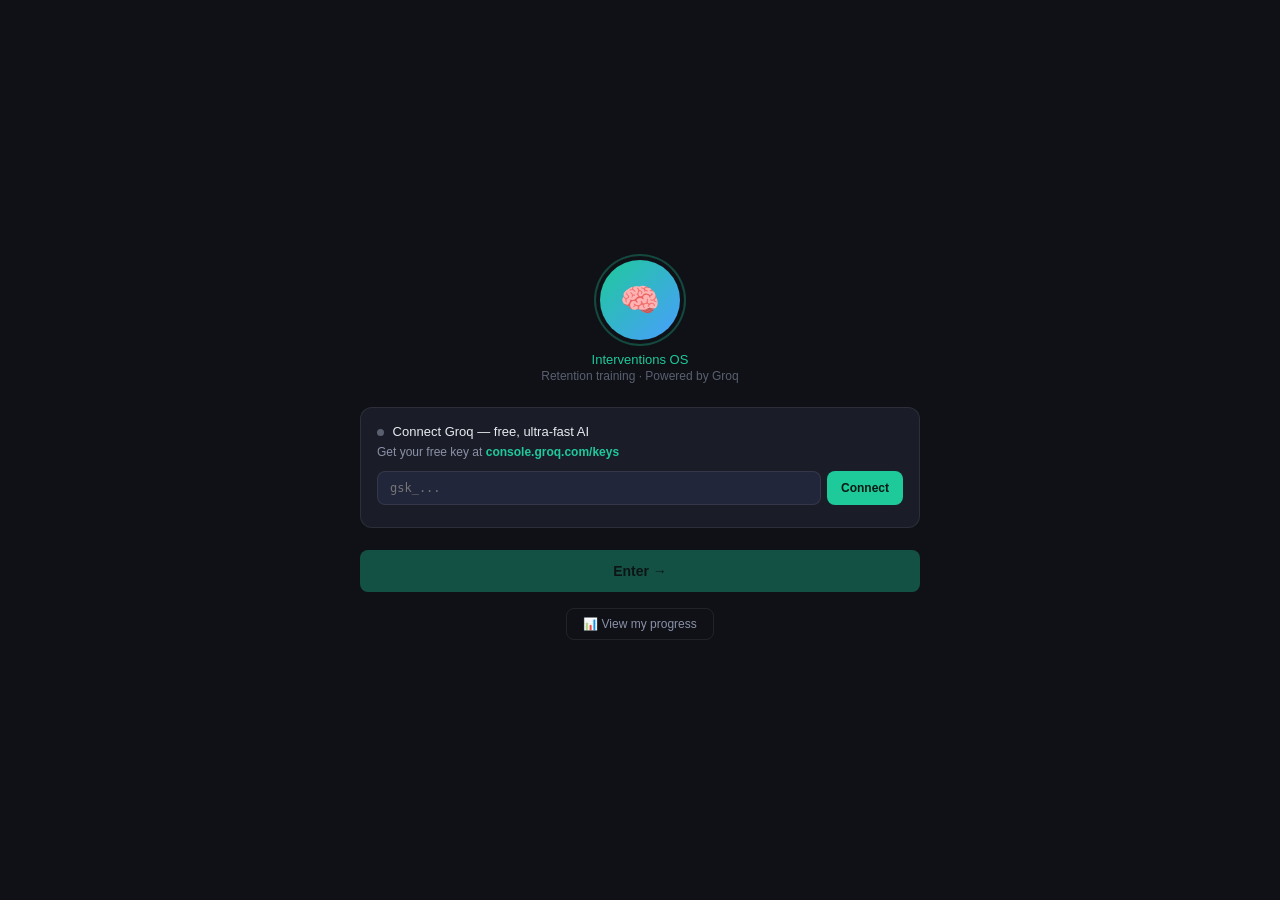
==== leadership-os/index.html @ 21625c47 "Update index.html" ====
<!DOCTYPE html>
<html lang="en">
<head>
<meta charset="UTF-8">
<meta name="viewport" content="width=device-width, initial-scale=1.0">
<title>Interventions OS</title>
<link rel="stylesheet" href="css/styles.css">
</head>
<body>
<div class="app">

<!-- ══════════════════════════════════════
     SCREEN 0: SETUP
══════════════════════════════════════ -->
<div class="screen active" id="s-setup">
  <div class="avatar-wrap">
    <div class="avatar-ring">🧠</div>
    <div class="avatar-name">Interventions OS</div>
    <div class="avatar-status">Retention training · Powered by Groq</div>
  </div>
  <div class="card">
    <div class="card-title">
      <span class="status-dot sd-off" id="key-dot"></span>
      Connect Groq — free, ultra-fast AI
    </div>
    <div class="card-desc" style="margin-bottom:10px;">Get your free key at <strong style="color:var(--teal)">console.groq.com/keys</strong></div>
    <div class="key-row">
      <input class="key-input" id="groq-input" type="password" placeholder="gsk_...">
      <button class="key-save" onclick="saveKey()">Connect</button>
    </div>
    <div id="key-msg" style="font-size:11px;color:var(--text3);margin-top:6px;"></div>
  </div>
  <button class="btn-primary" id="enter-btn" onclick="goWelcome()" disabled>Enter →</button>
</div>


<!-- ══════════════════════════════════════
     SCREEN 1: WELCOME
══════════════════════════════════════ -->
<div class="screen" id="s-welcome">
  <div class="avatar-wrap">
    <div class="avatar-ring" style="font-size:36px;">👤</div>
    <div class="avatar-name">Alex — Your Learning Guide</div>
    <div class="avatar-status">Interventions OS · Retention Training</div>
  </div>

  <div class="card" style="background:var(--bg3);border-color:var(--border2);margin-bottom:16px;">
    <p style="color:var(--text);font-size:14px;line-height:1.7;">
      "Two ways to train. Pick where you want to start."
    </p>
  </div>

  <div class="menu-section-label">Interventions · Retention conversations</div>
  <div class="choice-grid" style="margin-bottom:20px;">
    <button class="choice-btn choice-intervention" onclick="goInterventionMenu()">
      <span class="choice-icon">🎯</span>
      <div class="choice-body">
        <div class="choice-label">Intervenciones</div>
        <div class="choice-sub">Pulse Check · Anchoring · Stay Interview · Tenure Renewal — practica las 4 conversaciones de retención con agentes reales</div>
        <span class="choice-badge bdg-teal">Objetivo principal · Anti-attrition</span>
      </div>
    </button>
  </div>

  <div class="menu-section-label">Techniques · Build your toolkit</div>
  <div class="choice-grid">
    <button class="choice-btn choice-technique" onclick="goTechniqueMenu()">
      <span class="choice-icon">🛠</span>
      <div class="choice-body">
        <div class="choice-label">Techniques & Tools</div>
        <div class="choice-sub">Active Listening · Powerful Questions — desarrolla el músculo para trabajar cualquier intervención con más agilidad</div>
        <span class="choice-badge bdg-purple">Skills training</span>
      </div>
    </button>
  </div>
</div>


<div style="text-align:center;margin-top:16px;"><button class="btn-ghost" onclick="goHistory()" style="font-size:12px;padding:8px 16px;">📊 View my progress</button></div>


<!-- ══════════════════════════════════════
     SCREEN 1B: INTERVENTION SELECTOR
══════════════════════════════════════ -->
<div class="screen" id="s-interventions">
  <div class="back-row">
    <button class="back-btn" onclick="goWelcome()">← Back</button>
    <span class="mode-pill mp-practice">Intervenciones</span>
  </div>
  <div style="margin-bottom:16px;">
    <h2 style="font-size:16px;margin-bottom:4px;">Which intervention do you want to work on?</h2>
    <p style="font-size:12px;">Each has its own moment, owner, and objective.</p>
  </div>
  <div class="choice-grid">
    <button class="choice-btn" onclick="selectIntervention('pulse_check')">
      <span class="choice-icon">💓</span>
      <div class="choice-body">
        <div class="choice-label">Pulse Check</div>
        <div class="choice-sub">Primera revisión · Señales tempranas · ¿Cómo te sientes aquí?</div>
        <span class="choice-badge bdg-teal">Día 30 · Recruiting · Training · Coach</span>
      </div>
    </button>
    <button class="choice-btn" onclick="selectIntervention('anchoring')">
      <span class="choice-icon">⚓</span>
      <div class="choice-body">
        <div class="choice-label">Anchoring</div>
        <div class="choice-sub">Pertenencia · Metas · Anclar el compromiso del agente</div>
        <span class="choice-badge bdg-purple">Día 100 · Manager directo</span>
      </div>
    </button>
    <button class="choice-btn" onclick="selectIntervention('stay_interview')">
      <span class="choice-icon">🎯</span>
      <div class="choice-body">
        <div class="choice-label">Stay Interview</div>
        <div class="choice-sub">¿Por qué te quedas? · Antes de que piense en irse</div>
        <span class="choice-badge bdg-amber">Día 121 · HR</span>
      </div>
    </button>
    <button class="choice-btn" onclick="selectIntervention('tenure_renewal')">
      <span class="choice-icon">🏆</span>
      <div class="choice-body">
        <div class="choice-label">Tenure Renewal</div>
        <div class="choice-sub">Reconocimiento anual · Celebración · Renovación del vínculo</div>
        <span class="choice-badge bdg-amber" style="background:var(--coral-dim);color:var(--coral);border-color:rgba(255,107,107,.3);">Día 365 · Comité</span>
      </div>
    </button>
  </div>
</div>


<!-- ══════════════════════════════════════
     SCREEN 1C: TECHNIQUE SELECTOR
══════════════════════════════════════ -->
<div class="screen" id="s-techniques">
  <div class="back-row">
    <button class="back-btn" onclick="goWelcome()">← Back</button>
    <span class="mode-pill mp-work">Técnicas</span>
  </div>
  <div style="margin-bottom:16px;">
    <h2 style="font-size:16px;margin-bottom:4px;">Which technique do you want to develop?</h2>
    <p style="font-size:12px;">Practice the technique in any operational scenario — not just interventions.</p>
  </div>
  <div class="choice-grid">
    <button class="choice-btn" onclick="selectAndPreview('active_listening')">
      <span class="choice-icon">👂</span>
      <div class="choice-body">
        <div class="choice-label">Active Listening</div>
        <div class="choice-sub">La técnica que hace funcionar a todas las demás · Arbinger Institute</div>
        <span class="choice-badge bdg-teal">Disponible</span>
      </div>
    </button>
    <button class="choice-btn" onclick="selectAndPreview('powerful_questions')">
      <span class="choice-icon">❓</span>
      <div class="choice-body">
        <div class="choice-label">Powerful Questions</div>
        <div class="choice-sub">Preguntas que abren posibilidades · Co-Active Coaching</div>
        <span class="choice-badge bdg-teal">Disponible</span>
      </div>
    </button>
    <button class="choice-btn" onclick="selectAndPreview('motivational_interviewing')">
      <span class="choice-icon">🔥</span>
      <div class="choice-body">
        <div class="choice-label">Motivational Interviewing</div>
        <div class="choice-sub">Elicita motivación interna · Miller & Rollnick</div>
        <span class="choice-badge bdg-teal">Disponible</span>
      </div>
    </button>
    <button class="choice-btn" onclick="selectAndPreview('nonviolent_communication')">
      <span class="choice-icon">🕊️</span>
      <div class="choice-body">
        <div class="choice-label">Nonviolent Communication</div>
        <div class="choice-sub">Observación · Sentimiento · Necesidad · Petición · Rosenberg</div>
        <span class="choice-badge bdg-teal">Disponible</span>
      </div>
    </button>
    <button class="choice-btn" onclick="selectAndPreview('radical_candor')">
      <span class="choice-icon">💬</span>
      <div class="choice-body">
        <div class="choice-label">Radical Candor</div>
        <div class="choice-sub">Care personally. Challenge directly · Kim Scott</div>
        <span class="choice-badge bdg-teal">Disponible</span>
      </div>
    </button>
    <button class="choice-btn" onclick="selectAndPreview('crucial_conversations')">
      <span class="choice-icon">⚡</span>
      <div class="choice-body">
        <div class="choice-label">Crucial Conversations</div>
        <div class="choice-sub">Alto riesgo, emociones fuertes — mantén el diálogo · Patterson et al.</div>
        <span class="choice-badge bdg-teal">Disponible</span>
      </div>
    </button>
    <button class="choice-btn" onclick="selectAndPreview('tactical_empathy')">
      <span class="choice-icon">🎯</span>
      <div class="choice-body">
        <div class="choice-label">Tactical Empathy</div>
        <div class="choice-sub">Etiqueta emociones, espeja, pregunta calibrado · Chris Voss</div>
        <span class="choice-badge bdg-purple">Disponible</span>
      </div>
    </button>
    <button class="choice-btn" onclick="selectAndPreview('scarf_model')">
      <span class="choice-icon">🧠</span>
      <div class="choice-body">
        <div class="choice-label">SCARF Model</div>
        <div class="choice-sub">Status · Certainty · Autonomy · Relatedness · Fairness · David Rock</div>
        <span class="choice-badge bdg-purple">Disponible</span>
      </div>
    </button>
    <button class="choice-btn" onclick="selectAndPreview('immunity_to_change')">
      <span class="choice-icon">🔄</span>
      <div class="choice-body">
        <div class="choice-label">Immunity to Change</div>
        <div class="choice-sub">Compromisos ocultos que bloquean el crecimiento · Kegan & Lahey</div>
        <span class="choice-badge bdg-purple">Disponible</span>
      </div>
    </button>
    <button class="choice-btn" onclick="selectAndPreview('drama_triangle')">
      <span class="choice-icon">🎭</span>
      <div class="choice-body">
        <div class="choice-label">Drama Triangle</div>
        <div class="choice-sub">Víctima · Rescatador · Perseguidor — sal del triángulo · Karpman</div>
        <span class="choice-badge bdg-purple">Disponible</span>
      </div>
    </button>
    <button class="choice-btn" onclick="selectAndPreview('grow_model')">
      <span class="choice-icon">🌱</span>
      <div class="choice-body">
        <div class="choice-label">GROW Model</div>
        <div class="choice-sub">Goal → Reality → Options → Will · Whitmore</div>
        <span class="choice-badge bdg-amber">Disponible</span>
      </div>
    </button>
    <button class="choice-btn" onclick="selectAndPreview('strengths_based_coaching')">
      <span class="choice-icon">💪</span>
      <div class="choice-body">
        <div class="choice-label">Strengths-Based Coaching</div>
        <div class="choice-sub">Construye desde lo que ya funciona · Gallup + Seligman</div>
        <span class="choice-badge bdg-amber">Disponible</span>
      </div>
    </button>
    <button class="choice-btn" onclick="selectAndPreview('growth_mindset')">
      <span class="choice-icon">🌀</span>
      <div class="choice-body">
        <div class="choice-label">Growth Mindset</div>
        <div class="choice-sub">De fijo a fluido — la habilidad como práctica · Carol Dweck</div>
        <span class="choice-badge bdg-amber">Disponible</span>
      </div>
    </button>
    <button class="choice-btn" onclick="selectAndPreview('solution_focused_coaching')">
      <span class="choice-icon">🔭</span>
      <div class="choice-body">
        <div class="choice-label">Solution-Focused Coaching</div>
        <div class="choice-sub">¿Qué ya está funcionando? Haz más de eso · de Shazer</div>
        <span class="choice-badge bdg-amber">Disponible</span>
      </div>
    </button>
  </div>
</div>


<!-- ══════════════════════════════════════
     SCREEN 1D: MODE SELECTOR
══════════════════════════════════════ -->
<div class="screen" id="s-mode">
  <div class="back-row">
    <button class="back-btn" id="mode-back-btn" onclick="goBack()">← Back</button>
    <span class="mode-pill mp-learn" id="mode-context-pill">Intervención</span>
  </div>
  <div class="avatar-wrap" style="margin-bottom:16px;">
    <div class="avatar-ring" style="width:56px;height:56px;font-size:24px;" id="mode-icon">🎯</div>
    <div class="avatar-name" id="mode-title">Pulse Check</div>
    <div class="avatar-status" id="mode-subtitle">Día 30 · Primera revisión</div>
  </div>
  <div class="choice-grid">
    <button class="choice-btn" onclick="goLearn()">
      <span class="choice-icon">📖</span>
      <div class="choice-body">
        <div class="choice-label">Learn</div>
        <div class="choice-sub">Alex te enseña el objetivo, el enfoque y cómo conducir esta conversación</div>
        <span class="choice-badge bdg-blue">~8 min · Conversacional</span>
      </div>
    </button>
    <button class="choice-btn" onclick="goWork()">
      <span class="choice-icon">🤝</span>
      <div class="choice-body">
        <div class="choice-label">Work Together</div>
        <div class="choice-sub">Tienes un caso real — Alex te ayuda a pensar mejor la situación antes de entrar</div>
        <span class="choice-badge bdg-purple">Socrático · Tu caso · Tu ritmo</span>
      </div>
    </button>
    <button class="choice-btn" onclick="goPractice()">
      <span class="choice-icon">🎯</span>
      <div class="choice-body">
        <div class="choice-label">Practice</div>
        <div class="choice-sub">Simula la conversación con un agente real — reacciona a lo que dices, no a un guión</div>
        <span class="choice-badge bdg-teal">Simulador · Voz · 3 niveles</span>
      </div>
    </button>
  </div>
</div>


<!-- ══════════════════════════════════════
     SCREEN 2: LEARN MODE
══════════════════════════════════════ -->
<div class="screen" id="s-learn">
  <div class="back-row">
    <button class="back-btn" onclick="show('s-mode')">← Back</button>
    <span class="mode-pill mp-learn">Learn</span>
  </div>
  <div class="chat-header">
    <div class="chat-av">📖</div>
    <div class="chat-info">
      <div class="chat-name" id="learn-technique-name">Alex</div>
      <div class="chat-mode" id="learn-philosophy">Leadership coaching</div>
    </div>
  </div>
  <div class="learn-steps" id="learn-steps">
    <span class="learn-step active" id="ls-1">1. The why</span>
    <span class="learn-step" id="ls-2">2. What it is</span>
    <span class="learn-step" id="ls-3">3. How to do it</span>
    <span class="learn-step" id="ls-4">4. Check understanding</span>
  </div>
  <div class="msgs" id="learn-msgs"></div>
  <div class="input-area">
    <button class="voice-btn" id="learn-voice" onclick="toggleVoice('learn')" title="Tap to speak">🎤</button>
    <textarea class="chat-input" id="learn-input" placeholder="Ask a question or respond..." rows="1" onkeydown="handleKey(event,'learn')"></textarea>
    <button class="send-btn" id="learn-send" onclick="sendLearn()">Send</button>
  </div>
  <div class="chat-actions">
    <button class="act-btn" onclick="learnHint()">💡 Give me an example</button>
    <button class="act-btn" onclick="startQuiz()">✓ Check my understanding</button>
  </div>
  <div class="pivot-card" id="learn-pivot">
    <div class="pivot-title">What's next?</div>
    <div class="pivot-grid">
      <button class="pivot-btn" onclick="goPractice()">🎯 Practice this now</button>
      <button class="pivot-btn" onclick="goWork()">🤝 Work through a real situation</button>
      <button class="pivot-btn" onclick="saveForLater()">📌 Save for later</button>
    </div>
  </div>
</div>


<!-- ══════════════════════════════════════
     SCREEN 3: WORK TOGETHER
══════════════════════════════════════ -->
<div class="screen" id="s-work">
  <div class="back-row">
    <button class="back-btn" onclick="show('s-mode')">← Back</button>
    <span class="mode-pill mp-work">Work Together</span>
  </div>
  <div class="chat-header">
    <div class="chat-av">🤝</div>
    <div class="chat-info">
      <div class="chat-name">Alex — Thinking Partner</div>
      <div class="chat-mode" id="work-mode-label">Socratic mode · Alex asks, you discover</div>
    </div>
  </div>
  <div class="submode-row" id="work-submode-row">
    <button class="submode-btn active" id="submode-reflect" onclick="setWorkSubmode('reflect')">
      <span class="submode-icon">🪞</span>
      <span class="submode-label">Deep reflection</span>
      <span class="submode-desc">Explore and discover</span>
    </button>
    <button class="submode-btn" id="submode-urgent" onclick="setWorkSubmode('urgent')">
      <span class="submode-icon">⚡</span>
      <span class="submode-label">Urgent situation</span>
      <span class="submode-desc">Action fast</span>
    </button>
  </div>
  <div class="time-row" id="work-time-row" style="display:none;">
    <span style="font-size:11px;color:var(--text3);align-self:center;">Time available:</span>
    <button class="time-chip active" id="tc-3" onclick="setTime(3)">3 min</button>
    <button class="time-chip" id="tc-5" onclick="setTime(5)">5 min</button>
    <button class="time-chip" id="tc-10" onclick="setTime(10)">10 min</button>
    <button class="time-chip" id="tc-open" onclick="setTime(0)">Open</button>
  </div>
  <div class="msgs" id="work-msgs"></div>
  <div class="input-area">
    <button class="voice-btn" id="work-voice" onclick="toggleVoice('work')">🎤</button>
    <textarea class="chat-input" id="work-input" placeholder="Describe your situation..." rows="1" onkeydown="handleKey(event,'work')"></textarea>
    <button class="send-btn" id="work-send" onclick="sendWork()">Send</button>
  </div>
  <div class="chat-actions">
    <button class="act-btn" onclick="workEnd()">✓ Give me my one thing</button>
    <button class="act-btn" onclick="goPractice()">🎯 Now practice this</button>
  </div>
</div>


<!-- ══════════════════════════════════════
     SCREEN 4A: LEVEL SELECTOR
══════════════════════════════════════ -->
<div class="screen" id="s-level">
  <div class="back-row">
    <button class="back-btn" onclick="show('s-mode')">← Back</button>
    <span class="mode-pill mp-practice">Practice</span>
  </div>
  <div class="avatar-wrap" style="margin-bottom:16px;">
    <div class="avatar-ring" style="width:56px;height:56px;font-size:22px;" id="level-screen-icon">👤</div>
    <div class="avatar-name" id="level-screen-title">Choose your level</div>
    <div class="avatar-status" id="level-screen-sub">The agent is waiting — you don't know how they're doing today</div>
  </div>
  <div id="level-cards">
    <div class="level-card" id="lvl-novice" onclick="selectLevel('novice')">
      <div class="level-icon">🌱</div>
      <div class="level-body">
        <div class="level-name">Novice</div>
        <span class="level-tag tag-nov">Learning mode</span>
        <div class="level-desc">The agent responds to genuine intent — even imperfect technique lands if it comes from real curiosity. Hints available. Mistakes are recoverable.</div>
        <div class="level-signals">
          <span class="level-sig">Hints available</span>
          <span class="level-sig">Forgiving of errors</span>
          <span class="level-sig">Box indicator visible</span>
        </div>
      </div>
    </div>
    <div class="level-card lvl-mid" id="lvl-mid" onclick="selectLevel('mid')">
      <div class="level-icon">⚡</div>
      <div class="level-body">
        <div class="level-name">Practitioner</div>
        <span class="level-tag tag-mid">Real friction</span>
        <div class="level-desc">Good days and bad days — you won't always know which. Random emotional triggers. Mood can drop without warning. Hints cost you something.</div>
        <div class="level-signals">
          <span class="level-sig">Hints cost −5 mood</span>
          <span class="level-sig">Random triggers</span>
          <span class="level-sig">Hinge doors hidden</span>
        </div>
      </div>
    </div>
    <div class="level-card lvl-adv" id="lvl-adv" onclick="selectLevel('adv')">
      <div class="level-icon">🔥</div>
      <div class="level-body">
        <div class="level-name">Fieldwork</div>
        <span class="level-tag tag-adv">No safety net</span>
        <div class="level-desc">No hints. No box indicator. The briefing may not tell you everything. The agent can shut down completely. This is as close to real as it gets.</div>
        <div class="level-signals">
          <span class="level-sig">No hints</span>
          <span class="level-sig">No box indicator</span>
          <span class="level-sig">Conversation can end early</span>
        </div>
      </div>
    </div>
  </div>
  <button class="btn-primary" id="level-next-btn" onclick="goBriefing()" disabled>Continue →</button>
</div>


<!-- ══════════════════════════════════════
     SCREEN 4B: BRIEFING
══════════════════════════════════════ -->
<div class="screen" id="s-briefing">
  <div class="back-row">
    <button class="back-btn" onclick="show('s-level')">← Back</button>
    <span class="mode-pill mp-practice">Briefing</span>
  </div>
  <div id="briefing-intent" style="display:none;margin-bottom:12px;">
    <div class="card" style="background:var(--amber-dim);border-color:rgba(245,166,35,.3);padding:12px 14px;">
      <div style="font-size:10px;font-weight:600;letter-spacing:.07em;text-transform:uppercase;color:var(--amber);margin-bottom:4px;">
        <span class="intent-label">Intervención</span> · El trampón a evitar
      </div>
      <div class="intent-trap" style="font-size:12px;color:var(--text);line-height:1.6;"></div>
    </div>
  </div>
  <div class="briefing-wrap">
    <div class="briefing-label">📋 Situation briefing</div>
    <div class="briefing-text" id="briefing-text">Loading...</div>
    <div class="briefing-meta" id="briefing-meta"></div>
  </div>
  <div class="card" style="background:var(--bg3);border-color:var(--border2);margin-bottom:12px;">
    <p style="color:var(--text);font-size:13px;line-height:1.7;">
      "One thing before you go in — what are you assuming about this person right now?"
    </p>
  </div>
  <div class="input-area" style="margin-bottom:12px;">
    <textarea class="chat-input" id="reflect-assume" placeholder="Whatever comes to mind — one sentence is enough..." rows="2" style="min-height:52px;"></textarea>
  </div>
  <button class="btn-primary" onclick="startPracticeFromBriefing()">Enter the conversation →</button>
</div>


<!-- ══════════════════════════════════════
     SCREEN 4C: PRACTICE
══════════════════════════════════════ -->
<div class="screen" id="s-practice">
  <div class="back-row">
    <button class="back-btn" onclick="goWelcome()">← End session</button>
    <span class="mode-pill mp-practice" id="practice-level-pill">Practice · Novice</span>
  </div>
  <div class="chat-header">
    <div class="chat-av" id="practice-av" style="background:linear-gradient(135deg,#ff6b6b,#f5a623);">😤</div>
    <div class="chat-info">
      <div class="chat-name" id="practice-avatar-name">Carlos Mendoza</div>
      <div class="chat-mode" id="carlos-mode-label">Call Center Agent · 2 years</div>
    </div>
    <div id="voice-indicator" style="width:8px;height:8px;border-radius:50%;background:var(--text3);margin-left:auto;flex-shrink:0;transition:background .3s;"></div>
  </div>
  <div class="mood-row" id="mood-row-wrap">
    <div class="mood-lbl">Openness</div>
    <div class="mood-track"><div class="mood-fill" id="mood-fill" style="width:30%;background:#ff6b6b;"></div></div>
    <div class="mood-pct" id="mood-pct">30%</div>
  </div>
  <div class="box-meter" id="box-meter-wrap">
    <div class="box-label" id="box-label">How you're showing up in this conversation</div>
    <div class="box-indicator" id="box-indicator">— —</div>
  </div>
  <div style="margin:10px 0;"></div>
  <div class="msgs" id="practice-msgs"></div>
  <div class="input-area">
    <button class="voice-btn" id="practice-voice" onclick="toggleVoice('practice')" title="Tap to speak">🎤</button>
    <textarea class="chat-input" id="practice-input" placeholder="Respond as yourself..." rows="1" onkeydown="handleKey(event,'practice')"></textarea>
    <button class="send-btn" id="practice-send" onclick="sendPractice()">Send</button>
  </div>
  <div class="chat-actions" id="practice-actions">
    <button class="act-btn" id="hint-btn" onclick="practiceHint()">💡 Hint <span class="hint-cost" id="hint-cost-label"></span></button>
    <button class="act-btn" onclick="goEval()">📊 End &amp; reflect</button>
  </div>
  <div id="listen-indicator" style="display:none;text-align:center;padding:8px;font-size:11px;color:var(--teal);">
    🎤 Listening...
  </div>
</div>


<!-- ══════════════════════════════════════
     SCREEN 5: EVALUATION
══════════════════════════════════════ -->
<div class="screen" id="s-eval">
  <div class="eval-header">
    <h2>Session reflection</h2>
    <p>Not a score — a conversation about what happened</p>
  </div>
  <div class="progress-row">
    <div class="prog-dot done"></div>
    <div class="prog-dot done"></div>
    <div class="prog-dot done"></div>
    <div class="prog-dot active"></div>
  </div>
  <div id="eval-content">
    <div class="insight-card ic-teal">
      <div class="ic-label">Analyzing...</div>
      <div>Reading the conversation...</div>
    </div>
  </div>
  <div style="margin-top:16px;display:grid;gap:8px;">
    <button class="btn-primary" style="margin-top:0;" onclick="goWelcome()">← New session</button>
    <button class="btn-ghost" onclick="goPractice()" style="width:100%;">↺ Practice again</button>
  </div>
</div>


<!-- ══════════════════════════════════════
     SCREEN: TECHNIQUE PREVIEW
══════════════════════════════════════ -->
<div class="screen" id="s-preview">
  <div class="back-row">
    <button class="back-btn" onclick="show('s-techniques')">← Back</button>
    <span class="mode-pill mp-work" id="preview-pill">Preview</span>
  </div>
  <div class="preview-dots">
    <div class="pdot" id="pdot-0"></div>
    <div class="pdot" id="pdot-1"></div>
    <div class="pdot" id="pdot-2"></div>
    <div class="pdot" id="pdot-3"></div>
  </div>
  <div id="preview-stage"></div>
</div>


<!-- ══════════════════════════════════════
     SCREEN: SESSION HISTORY
══════════════════════════════════════ -->
<div class="screen" id="s-history">
  <div class="back-row">
    <button class="back-btn" onclick="goWelcome()">← Back</button>
    <span class="mode-pill mp-learn">Progress</span>
  </div>
  <div style="margin-bottom:16px;">
    <h2 style="font-size:16px;margin-bottom:4px;">Your progress</h2>
    <p style="font-size:12px;">Sessions synced across devices.</p>
  </div>
  <div id="history-content"></div>
</div>

</div><!-- /app -->

<div class="gloss-popup" id="gloss-popup">
  <div class="gloss-title" id="gloss-title"></div>
  <div id="gloss-body"></div>
</div>

<!-- JS load order matters -->
<script src="js/interventions.js"></script>
<script src="js/archetypes.js"></script>
<script src="js/techniques.js"></script>
<script src="js/prompts.js"></script>
<script src="js/api.js"></script>
<script src="js/ui.js"></script>
<script src="js/supabase.js"></script>
<script src="js/app.js"></script>
<script src="js/preview.js"></script>
</body>
</html>
---- leadership-os/css/styles.css ----
/* ═══════════════════════════════════════════
   Leadership OS — styles.css
   v4 · Multi-file architecture
═══════════════════════════════════════════ */

:root {
  --bg: #0f1117;
  --bg2: #1a1d27;
  --bg3: #22263a;
  --border: rgba(255,255,255,0.08);
  --border2: rgba(255,255,255,0.15);
  --text: #e8eaf0;
  --text2: #8b91a8;
  --text3: #5a6070;
  --teal: #1ec99a;
  --teal-dim: rgba(30,201,154,0.12);
  --blue: #4a9eff;
  --blue-dim: rgba(74,158,255,0.12);
  --purple: #8b7cf8;
  --purple-dim: rgba(139,124,248,0.12);
  --amber: #f5a623;
  --amber-dim: rgba(245,166,35,0.12);
  --coral: #ff6b6b;
  --coral-dim: rgba(255,107,107,0.12);
  --radius: 12px;
  --radius-sm: 8px;
}

* { box-sizing: border-box; margin: 0; padding: 0; }

body {
  background: var(--bg);
  color: var(--text);
  font-family: -apple-system, BlinkMacSystemFont, 'Segoe UI', sans-serif;
  min-height: 100vh;
  display: flex;
  align-items: center;
  justify-content: center;
  padding: 1rem;
}

.app { width: 100%; max-width: 560px; }
.screen { display: none; }
.screen.active { display: block; }

/* ── TYPOGRAPHY ── */
h1 { font-size: 22px; font-weight: 600; letter-spacing: -0.3px; }
h2 { font-size: 18px; font-weight: 600; letter-spacing: -0.2px; }
h3 { font-size: 15px; font-weight: 500; }
p  { font-size: 14px; line-height: 1.65; color: var(--text2); }

/* ── AVATAR ── */
.avatar-wrap { text-align: center; margin-bottom: 24px; }
.avatar-ring {
  width: 80px; height: 80px; border-radius: 50%;
  background: linear-gradient(135deg, var(--teal), var(--blue));
  display: flex; align-items: center; justify-content: center;
  margin: 0 auto 12px; font-size: 32px;
  box-shadow: 0 0 0 4px var(--bg), 0 0 0 6px rgba(30,201,154,0.3);
}
.avatar-name { font-size: 13px; font-weight: 500; color: var(--teal); }
.avatar-status { font-size: 12px; color: var(--text3); margin-top: 2px; }

/* ── CARDS ── */
.card {
  background: var(--bg2);
  border: 0.5px solid var(--border);
  border-radius: var(--radius);
  padding: 16px;
  margin-bottom: 10px;
}
.card-title { font-size: 13px; font-weight: 500; margin-bottom: 4px; }
.card-desc  { font-size: 12px; color: var(--text2); line-height: 1.5; }

/* ── CHOICE BUTTONS ── */
.choice-grid { display: grid; gap: 8px; }
.choice-btn {
  background: var(--bg2);
  border: 0.5px solid var(--border);
  border-radius: var(--radius);
  padding: 14px 16px;
  cursor: pointer;
  text-align: left;
  transition: all 0.2s;
  display: flex; align-items: flex-start; gap: 12px;
  width: 100%;
}
.choice-btn:hover { border-color: var(--border2); background: var(--bg3); }
.choice-btn.selected { border-color: var(--teal); background: var(--teal-dim); }
.choice-icon { font-size: 22px; flex-shrink: 0; margin-top: 1px; }
.choice-body { flex: 1; }
.choice-label { font-size: 14px; font-weight: 500; color: var(--text); margin-bottom: 2px; }
.choice-sub   { font-size: 12px; color: var(--text2); line-height: 1.4; }
.choice-badge { font-size: 10px; font-weight: 500; padding: 2px 7px; border-radius: 4px; margin-top: 5px; display: inline-block; }

/* ── BADGE COLORS ── */
.bdg-teal   { background: var(--teal-dim); color: var(--teal); border: 0.5px solid rgba(30,201,154,0.3); }
.bdg-blue   { background: var(--blue-dim); color: var(--blue); border: 0.5px solid rgba(74,158,255,0.3); }
.bdg-purple { background: var(--purple-dim); color: var(--purple); border: 0.5px solid rgba(139,124,248,0.3); }
.bdg-amber  { background: var(--amber-dim); color: var(--amber); border: 0.5px solid rgba(245,166,35,0.3); }

/* ── PRIMARY BUTTON ── */
.btn-primary {
  width: 100%; padding: 13px;
  background: var(--teal); color: #0a1a14;
  border: none; border-radius: var(--radius-sm);
  font-size: 14px; font-weight: 600;
  cursor: pointer; transition: opacity 0.2s;
  margin-top: 12px;
}
.btn-primary:hover { opacity: 0.88; }
.btn-primary:disabled { opacity: 0.35; cursor: not-allowed; }

.btn-ghost {
  background: none; border: 0.5px solid var(--border);
  color: var(--text2); border-radius: var(--radius-sm);
  padding: 9px 14px; font-size: 13px; cursor: pointer;
  transition: all 0.2s;
}
.btn-ghost:hover { border-color: var(--border2); color: var(--text); }

/* ── BACK ── */
.back-row { display: flex; align-items: center; gap: 8px; margin-bottom: 20px; }
.back-btn { background: none; border: none; color: var(--text3); cursor: pointer; font-size: 13px; padding: 0; display: flex; align-items: center; gap: 4px; }
.back-btn:hover { color: var(--text2); }

/* ── CHAT ── */
.chat-header {
  display: flex; align-items: center; gap: 10px;
  padding-bottom: 14px;
  border-bottom: 0.5px solid var(--border);
  margin-bottom: 14px;
}
.chat-av { width: 36px; height: 36px; border-radius: 50%; background: linear-gradient(135deg,var(--teal),var(--blue)); display:flex;align-items:center;justify-content:center;font-size:14px;flex-shrink:0; }
.chat-info { flex:1; }
.chat-name { font-size: 14px; font-weight: 500; }
.chat-mode { font-size: 11px; color: var(--text3); margin-top:1px; }
.mode-pill { font-size: 10px; font-weight: 500; padding: 3px 9px; border-radius: 20px; }
.mp-learn   { background: var(--blue-dim); color: var(--blue); }
.mp-work    { background: var(--purple-dim); color: var(--purple); }
.mp-practice{ background: var(--teal-dim); color: var(--teal); }

/* mood bar */
.mood-row { display: flex; align-items: center; gap: 8px; margin-bottom: 14px; }
.mood-lbl { font-size: 11px; color: var(--text3); width: 56px; flex-shrink:0; }
.mood-track { flex:1; height: 3px; background: var(--bg3); border-radius: 2px; overflow:hidden; }
.mood-fill  { height:100%; border-radius:2px; transition: width 0.7s ease, background 0.7s ease; }
.mood-pct   { font-size: 11px; font-weight: 500; width: 32px; text-align:right; color: var(--text2); }

/* messages */
.msgs { min-height: 220px; max-height: 320px; overflow-y:auto; display:flex; flex-direction:column; gap:10px; margin-bottom:14px; padding-right:2px; }
.msgs::-webkit-scrollbar { width:3px; }
.msgs::-webkit-scrollbar-track { background:transparent; }
.msgs::-webkit-scrollbar-thumb { background:var(--border2); border-radius:2px; }

.msg { display:flex; gap:8px; align-items:flex-end; }
.msg.user { flex-direction:row-reverse; }
.bubble { max-width:80%; padding:10px 13px; font-size:13px; line-height:1.55; border-radius:14px; }
.msg.avatar .bubble { background:var(--bg3); border:0.5px solid var(--border); border-bottom-left-radius:3px; color:var(--text); }
.msg.user   .bubble { background:var(--teal); color:#071a12; border-bottom-right-radius:3px; font-weight:500; }
.msg-av-sm { width:24px;height:24px;border-radius:50%;background:linear-gradient(135deg,var(--teal),var(--blue));display:flex;align-items:center;justify-content:center;font-size:10px;flex-shrink:0; }
.msg-time { font-size:10px; color:var(--text3); margin-top:3px; }
.msg.user .msg-time { text-align:right; }

.typing-wrap { display:flex; gap:8px; align-items:center; }
.typing-dots { display:flex; gap:4px; padding:10px 13px; background:var(--bg3); border-radius:14px; border-bottom-left-radius:3px; }
.dot { width:5px;height:5px;border-radius:50%;background:var(--text3);animation:bop 1.2s infinite; }
.dot:nth-child(2){animation-delay:.2s;}
.dot:nth-child(3){animation-delay:.4s;}
@keyframes bop{0%,60%,100%{transform:translateY(0)}30%{transform:translateY(-5px)}}

/* input */
.input-area { display:flex; gap:8px; }
.chat-input {
  flex:1; background:var(--bg3); border:0.5px solid var(--border);
  border-radius:var(--radius-sm); padding:10px 13px;
  font-size:13px; color:var(--text); resize:none;
  font-family:inherit; min-height:40px; max-height:100px;
  transition: border-color 0.2s;
}
.chat-input:focus { outline:none; border-color:var(--border2); }
.chat-input::placeholder { color:var(--text3); }
.send-btn {
  background:var(--teal); border:none; border-radius:var(--radius-sm);
  padding:10px 16px; font-size:13px; font-weight:600;
  color:#071a12; cursor:pointer; transition:opacity .2s; white-space:nowrap;
}
.send-btn:hover { opacity:.85; }
.send-btn:disabled { opacity:.35; cursor:not-allowed; }

.chat-actions { display:flex; gap:6px; margin-top:8px; }
.act-btn { flex:1; padding:8px; background:var(--bg2); border:0.5px solid var(--border); border-radius:var(--radius-sm); font-size:12px; color:var(--text2); cursor:pointer; transition:all .2s; }
.act-btn:hover { border-color:var(--border2); color:var(--text); }

/* voice btn */
.voice-btn {
  background:var(--bg2); border:0.5px solid var(--border);
  border-radius:var(--radius-sm); padding:10px 12px;
  font-size:18px; cursor:pointer; transition:all .2s; flex-shrink:0;
}
.voice-btn:hover { border-color:var(--border2); }
.voice-btn.listening { border-color:var(--coral); background:var(--coral-dim); animation:pulse 1s infinite; }
@keyframes pulse{0%,100%{opacity:1}50%{opacity:.6}}

/* ── EVAL ── */
.eval-header { text-align:center; padding:8px 0 16px; }
.eval-header h2 { margin-bottom:6px; }
.eval-header p { font-size:13px; }

.insight-card {
  border-radius:var(--radius-sm); padding:12px 14px;
  margin-bottom:8px; font-size:13px; line-height:1.55;
  border-left: 2.5px solid;
  border-radius: 0 var(--radius-sm) var(--radius-sm) 0;
}
.ic-teal   { background:var(--teal-dim); border-color:var(--teal); color:var(--text); }
.ic-amber  { background:var(--amber-dim); border-color:var(--amber); color:var(--text); }
.ic-blue   { background:var(--blue-dim); border-color:var(--blue); color:var(--text); }
.ic-label  { font-size:10px; font-weight:600; letter-spacing:.06em; text-transform:uppercase; margin-bottom:4px; }
.ic-teal .ic-label { color:var(--teal); }
.ic-amber .ic-label { color:var(--amber); }
.ic-blue  .ic-label { color:var(--blue); }

/* ── SETUP ── */
.key-row { display:flex; gap:6px; margin-top:8px; }
.key-input {
  flex:1; background:var(--bg3); border:0.5px solid var(--border);
  border-radius:var(--radius-sm); padding:9px 12px;
  font-size:12px; color:var(--text); font-family:monospace;
}
.key-input:focus { outline:none; border-color:var(--border2); }
.key-save { padding:9px 14px; background:var(--teal); border:none; border-radius:var(--radius-sm); font-size:12px; font-weight:600; color:#071a12; cursor:pointer; white-space:nowrap; }

.status-dot { width:7px;height:7px;border-radius:50%;display:inline-block;margin-right:5px; }
.sd-on { background:var(--teal); }
.sd-off { background:var(--text3); }

.divider { height:0.5px; background:var(--border); margin:16px 0; }
.label-sm { font-size:11px; font-weight:500; letter-spacing:.07em; text-transform:uppercase; color:var(--text3); margin-bottom:8px; display:block; }

/* learn steps */
.learn-steps { display:flex; gap:8px; margin:12px 0; flex-wrap:wrap; }
.learn-step { font-size:11px; padding:3px 10px; border-radius:20px; border:0.5px solid var(--border); color:var(--text3); background:var(--bg3); }
.learn-step.done { border-color:var(--teal); color:var(--teal); background:var(--teal-dim); }

/* box meter */
.box-meter { display:flex; align-items:center; gap:10px; background:var(--bg3); border-radius:var(--radius-sm); padding:10px 12px; margin-top:10px; }
.box-label { font-size:12px; color:var(--text2); flex:1; }
.box-indicator { font-size:12px; font-weight:600; }
.in-box   { color:var(--coral); }
.out-box  { color:var(--teal); }

/* progress dots */
.progress-row { display:flex; gap:6px; align-items:center; justify-content:center; margin-bottom:20px; }
.prog-dot { width:7px;height:7px;border-radius:50%;background:var(--bg3);border:0.5px solid var(--border); transition:all .3s; }
.prog-dot.active { background:var(--teal); border-color:var(--teal); }
.prog-dot.done   { background:var(--text3); border-color:var(--text3); }

/* ── GLOSSARY TOOLTIP ── */
.gloss {
  color: var(--teal); border-bottom: 1px dashed var(--teal);
  cursor: help; position: relative; display: inline-block;
}
.gloss-popup {
  display: none; position: fixed; z-index: 999;
  background: var(--bg3); border: 0.5px solid var(--teal);
  border-radius: var(--radius-sm); padding: 10px 13px;
  font-size: 12px; line-height: 1.55; color: var(--text);
  max-width: 260px; box-shadow: 0 4px 20px rgba(0,0,0,0.4);
}
.gloss-popup.visible { display: block; }
.gloss-title { font-weight: 600; color: var(--teal); margin-bottom: 4px; font-size: 11px; text-transform: uppercase; letter-spacing: .05em; }

/* ── WORK SUBMODE ── */
.submode-row { display:grid; grid-template-columns:1fr 1fr; gap:8px; margin-bottom:14px; }
.submode-btn {
  padding: 10px 12px; background: var(--bg2); border: 0.5px solid var(--border);
  border-radius: var(--radius-sm); cursor: pointer; text-align: left; transition: all .2s;
}
.submode-btn:hover { border-color: var(--border2); background: var(--bg3); }
.submode-btn.active { border-color: var(--purple); background: var(--purple-dim); }
.submode-icon { font-size: 18px; display: block; margin-bottom: 4px; }
.submode-label { font-size: 12px; font-weight: 500; color: var(--text); }
.submode-desc { font-size: 11px; color: var(--text2); margin-top: 2px; line-height: 1.4; }

/* time picker */
.time-row { display:flex; gap:6px; margin-bottom:12px; flex-wrap:wrap; }
.time-chip {
  padding: 5px 11px; background: var(--bg2); border: 0.5px solid var(--border);
  border-radius: 20px; font-size: 12px; color: var(--text2); cursor: pointer; transition: all .2s;
}
.time-chip:hover { border-color: var(--border2); color: var(--text); }
.time-chip.active { border-color: var(--purple); background: var(--purple-dim); color: var(--purple); }

/* ── PIVOT PROMPT ── */
.pivot-card {
  background: var(--bg3); border: 0.5px solid var(--border2);
  border-radius: var(--radius); padding: 14px 16px; margin-top: 10px;
  display: none;
}
.pivot-card.show { display: block; }
.pivot-title { font-size: 13px; font-weight: 600; color: var(--text); margin-bottom: 8px; }
.pivot-grid { display: grid; gap: 6px; }
.pivot-btn {
  padding: 10px 13px; background: var(--bg2); border: 0.5px solid var(--border);
  border-radius: var(--radius-sm); cursor: pointer; font-size: 13px;
  color: var(--text2); text-align: left; transition: all .2s;
}
.pivot-btn:hover { border-color: var(--border2); color: var(--text); }

/* ── EVAL TECHNIQUE RECAP ── */
.recap-section { margin-top: 12px; }
.recap-toggle {
  width: 100%; text-align: left; padding: 10px 13px;
  background: var(--bg2); border: 0.5px solid var(--border);
  border-radius: var(--radius-sm); cursor: pointer; font-size: 13px;
  color: var(--text2); display: flex; justify-content: space-between; align-items: center;
  transition: all .2s; margin-bottom: 6px;
}
.recap-toggle:hover { border-color: var(--border2); color: var(--text); }
.recap-points { display: none; gap: 8px; flex-direction: column; }
.recap-points.open { display: flex; }
.recap-point {
  background: var(--bg3); border-radius: var(--radius-sm); padding: 10px 12px;
  font-size: 12px; line-height: 1.55; color: var(--text2);
}
.recap-point-title { font-size: 11px; font-weight: 600; color: var(--blue); text-transform: uppercase; letter-spacing: .05em; margin-bottom: 4px; }
.recap-point-moment { font-size: 11px; color: var(--teal); margin-top: 6px; padding-top: 6px; border-top: 0.5px solid var(--border); }

.after-learn-row { display: grid; gap: 8px; margin-top: 12px; }

/* ── LEVEL SELECTOR ── */
.level-card {
  background: var(--bg2); border: 0.5px solid var(--border);
  border-radius: var(--radius); padding: 16px; cursor: pointer;
  transition: all .2s; margin-bottom: 8px; display: flex; gap: 14px; align-items: flex-start;
}
.level-card:hover { border-color: var(--border2); background: var(--bg3); }
.level-card.selected { border-color: var(--teal); background: var(--teal-dim); }
.level-card.lvl-mid.selected  { border-color: var(--amber); background: var(--amber-dim); }
.level-card.lvl-adv.selected  { border-color: var(--coral); background: var(--coral-dim); }
.level-icon { font-size: 26px; flex-shrink: 0; margin-top: 2px; }
.level-body { flex: 1; }
.level-name { font-size: 15px; font-weight: 600; color: var(--text); margin-bottom: 3px; }
.level-tag  { font-size: 10px; font-weight: 600; padding: 2px 8px; border-radius: 4px; display: inline-block; margin-bottom: 6px; }
.tag-nov  { background: var(--teal-dim);   color: var(--teal);   border: 0.5px solid rgba(30,201,154,.3); }
.tag-mid  { background: var(--amber-dim);  color: var(--amber);  border: 0.5px solid rgba(245,166,35,.3); }
.tag-adv  { background: var(--coral-dim);  color: var(--coral);  border: 0.5px solid rgba(255,107,107,.3); }
.level-desc { font-size: 12px; color: var(--text2); line-height: 1.55; }
.level-signals { display: flex; flex-wrap: wrap; gap: 5px; margin-top: 8px; }
.level-sig { font-size: 10px; padding: 2px 8px; border-radius: 20px; background: var(--bg3); color: var(--text3); border: 0.5px solid var(--border); }

/* ── BRIEFING SCREEN ── */
.briefing-wrap { background: var(--bg2); border: 0.5px solid var(--border2); border-radius: var(--radius); padding: 16px; margin-bottom: 12px; }
.briefing-label { font-size: 10px; font-weight: 600; letter-spacing: .08em; text-transform: uppercase; color: var(--amber); margin-bottom: 8px; display: flex; align-items: center; gap: 6px; }
.briefing-text { font-size: 14px; line-height: 1.7; color: var(--text); }
.briefing-meta { display: flex; gap: 8px; flex-wrap: wrap; margin-top: 12px; }
.briefing-tag { font-size: 11px; padding: 3px 10px; border-radius: 20px; background: var(--bg3); color: var(--text2); border: 0.5px solid var(--border); }

/* ── PRE-BRIEFING REFLECTION ── */
.reflection-wrap { background: var(--bg3); border-radius: var(--radius); padding: 14px 16px; margin-bottom: 12px; }
.reflection-q { font-size: 13px; color: var(--teal); margin-bottom: 8px; line-height: 1.55; font-weight: 500; }
.reflection-input {
  width: 100%; background: var(--bg2); border: 0.5px solid var(--border);
  border-radius: var(--radius-sm); padding: 10px 13px;
  font-size: 13px; color: var(--text); resize: none;
  font-family: inherit; min-height: 64px;
  transition: border-color .2s;
}
.reflection-input:focus { outline: none; border-color: var(--teal); }
.reflection-input::placeholder { color: var(--text3); }
.hint-cost { font-size: 10px; color: var(--amber); margin-left: 4px; }

/* ── TECHNIQUE SELECTOR (v4) ── */
.technique-selector {
  display: flex; gap: 8px; margin-bottom: 14px; flex-wrap: wrap;
}
.technique-chip {
  padding: 6px 14px; font-size: 12px; font-weight: 500;
  background: var(--bg2); border: 0.5px solid var(--border);
  border-radius: 20px; cursor: pointer; color: var(--text2); transition: all .2s;
}
.technique-chip:hover { border-color: var(--border2); color: var(--text); }
.technique-chip.active { background: var(--teal-dim); border-color: var(--teal); color: var(--teal); }
.technique-chip.locked { opacity: 0.4; cursor: not-allowed; }

/* ── ARCHETYPE SELECTOR (v4) ── */
.archetype-grid { display: grid; grid-template-columns: repeat(2, 1fr); gap: 8px; margin-bottom: 14px; }
.archetype-card {
  background: var(--bg2); border: 0.5px solid var(--border);
  border-radius: var(--radius-sm); padding: 12px; cursor: pointer;
  transition: all .2s; text-align: center;
}
.archetype-card:hover { border-color: var(--border2); background: var(--bg3); }
.archetype-card.selected { border-color: var(--teal); background: var(--teal-dim); }
.archetype-card.locked { opacity: 0.4; cursor: not-allowed; }
.archetype-emoji { font-size: 26px; margin-bottom: 6px; display: block; }
.archetype-name { font-size: 13px; font-weight: 600; color: var(--text); }
.archetype-trait { font-size: 11px; color: var(--text2); margin-top: 2px; }
.archetype-badge { font-size: 10px; padding: 2px 8px; border-radius: 4px; display: inline-block; margin-top: 5px; }

/* ── SUPABASE SESSION (v4) ── */
.session-bar {
  display: flex; align-items: center; gap: 8px;
  padding: 8px 12px; background: var(--bg3);
  border-radius: var(--radius-sm); margin-bottom: 12px;
  font-size: 11px; color: var(--text3);
}
.session-dot { width: 5px; height: 5px; border-radius: 50%; background: var(--text3); }
.session-dot.synced { background: var(--teal); }

/* ── PREVIEW SCREEN ── */
.preview-label {
  font-size: 11px; font-weight: 700; letter-spacing: .08em;
  text-transform: uppercase; margin-bottom: 6px;
}
.preview-context {
  font-size: 12px; color: var(--text2); margin-bottom: 12px;
  padding: 8px 12px; background: var(--bg3); border-radius: var(--radius-sm);
  line-height: 1.5;
}
.preview-scene {
  background: var(--bg2); border: 0.5px solid var(--border);
  border-radius: var(--radius); padding: 16px; margin-bottom: 10px;
}
.preview-chars {
  display: flex; justify-content: space-around; align-items: flex-end;
  margin-bottom: 12px;
}
.preview-char { text-align: center; transition: opacity .3s; }
.char-name { font-size: 11px; font-weight: 600; color: var(--text); margin-top: 4px; }
.char-role { font-size: 10px; color: var(--text3); }

.preview-bubble-wrap {
  background: var(--bg3); border-radius: var(--radius);
  padding: 12px 14px; font-size: 13px; line-height: 1.55;
  border: 0.5px solid var(--border); min-height: 52px;
  transition: all .3s;
}
.preview-bubble-wrap.from-juan { border-left: 2px solid var(--teal); }
.preview-bubble-wrap.from-ajolin { border-left: 2px solid var(--coral); }
.bubble-speaker { font-weight: 700; color: var(--teal); margin-right: 4px; }
.from-ajolin .bubble-speaker { color: var(--coral); }

.preview-insight {
  background: var(--bg3); border-radius: var(--radius-sm);
  padding: 10px 13px; font-size: 12px; color: var(--text2);
  line-height: 1.55; gap: 8px; align-items: flex-start;
  border: 0.5px solid var(--border2); margin-bottom: 10px;
  animation: fadeIn .4s ease;
}
@keyframes fadeIn { from { opacity:0; transform:translateY(4px); } to { opacity:1; transform:none; } }

.preview-nav { display: flex; justify-content: flex-end; }
.preview-next-btn {
  background: var(--teal); border: none; border-radius: var(--radius-sm);
  padding: 10px 20px; font-size: 13px; font-weight: 600;
  color: #071a12; cursor: pointer; transition: opacity .2s;
}
.preview-next-btn:hover { opacity: .85; }

.preview-moves-grid {
  display: grid; grid-template-columns: 1fr 1fr; gap: 8px; margin: 10px 0 16px;
}
.preview-move-card {
  background: var(--bg2); border: 0.5px solid var(--border);
  border-radius: var(--radius-sm); padding: 12px;
  animation: fadeIn .4s ease both;
}
.move-icon  { font-size: 22px; margin-bottom: 5px; }
.move-label { font-size: 12px; font-weight: 700; color: var(--text); margin-bottom: 3px; }
.move-desc  { font-size: 11px; color: var(--text2); line-height: 1.45; }

/* preview step dots */
.preview-dots { display: flex; gap: 6px; justify-content: center; margin-bottom: 16px; }
.pdot {
  width: 7px; height: 7px; border-radius: 50%;
  background: var(--bg3); border: 0.5px solid var(--border); transition: all .3s;
}
.pdot.active { background: var(--teal); border-color: var(--teal); }
.pdot.done   { background: var(--text3); border-color: var(--text3); }

/* ── HISTORY SCREEN ── */
.history-stats {
  display: grid; grid-template-columns: repeat(4,1fr); gap: 8px; margin-bottom: 16px;
}
.stat-card {
  background: var(--bg2); border: 0.5px solid var(--border);
  border-radius: var(--radius-sm); padding: 12px 8px; text-align: center;
}
.stat-num { font-size: 22px; font-weight: 700; color: var(--teal); }
.stat-lbl { font-size: 10px; color: var(--text3); margin-top: 2px; }

.history-row {
  display: flex; gap: 10px; align-items: flex-start;
  padding: 12px 0; border-bottom: 0.5px solid var(--border);
}
.history-date    { font-size: 11px; color: var(--text3); min-width: 40px; margin-top: 2px; }
.history-main    { flex: 1; }
.history-context { font-size: 13px; font-weight: 500; color: var(--text); margin-bottom: 3px; }
.history-meta    { display: flex; align-items: center; margin-bottom: 4px; }
.history-insight { font-size: 11px; color: var(--text2); font-style: italic; line-height: 1.5; }
.history-mood    { font-size: 14px; font-weight: 700; min-width: 36px; text-align: right; }
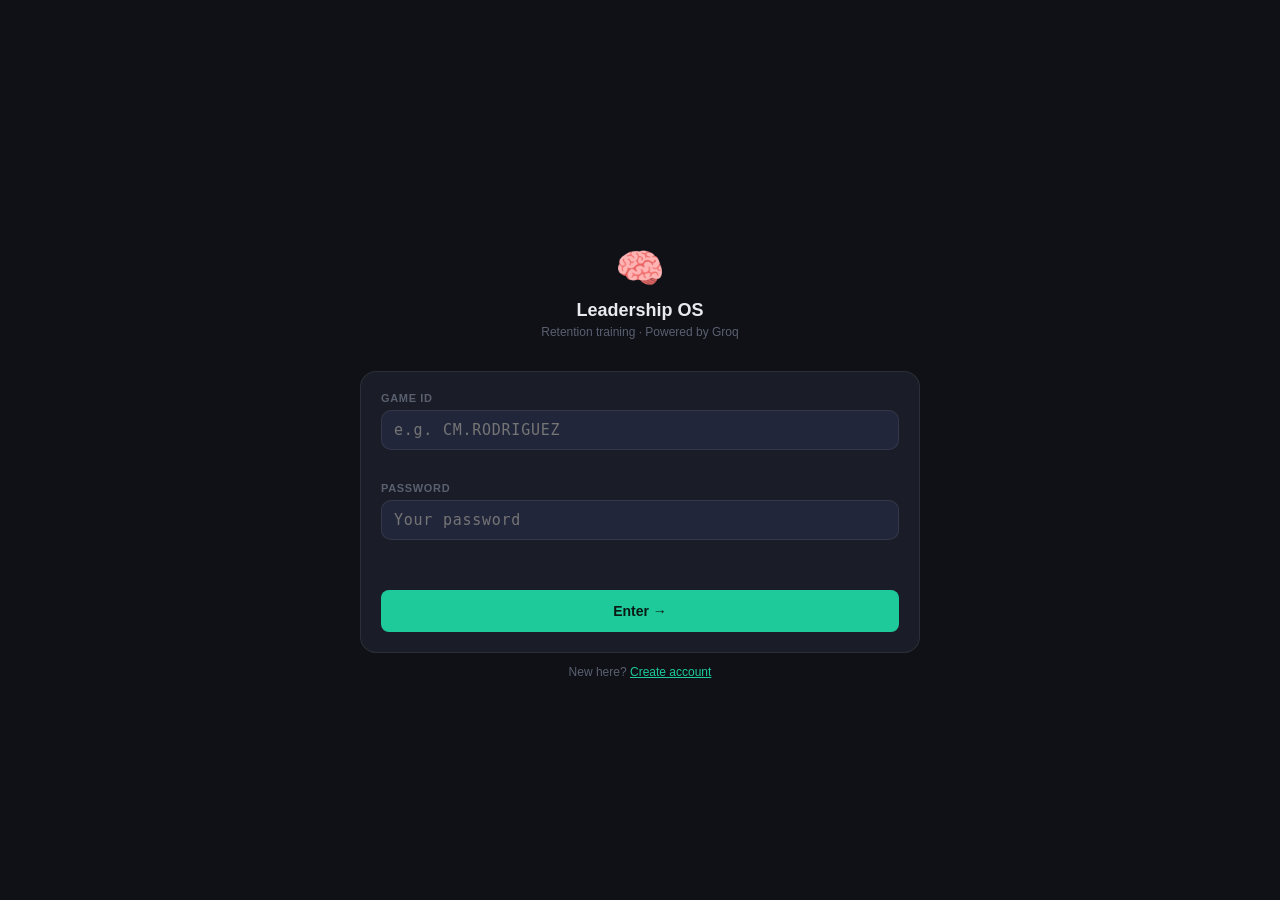
==== commit c349fa46: "Update index.html" ====
--- a/leadership-os/index.html
+++ b/leadership-os/index.html
@@ -10,14 +10,87 @@
 <div class="app">
 
 <!-- ══════════════════════════════════════
-     SCREEN 0: SETUP
-══════════════════════════════════════ -->
-<div class="screen active" id="s-setup">
+     SCREEN: LOGIN
+══════════════════════════════════════ -->
+<div class="screen" id="s-login">
+  <div class="auth-wrap">
+    <div class="auth-logo">🧠</div>
+    <div class="auth-title">Leadership OS</div>
+    <div class="auth-sub">Retention training · Powered by Groq</div>
+  </div>
+  <div class="auth-card">
+    <div class="auth-field">
+      <label class="auth-label">Game ID</label>
+      <input class="auth-input" id="login-gameid" type="text"
+        placeholder="e.g. CM.RODRIGUEZ"
+        oninput="onGameIdInput(this,'login-preview')"
+        onkeydown="if(event.key==='Enter') submitLogin()">
+      <div class="game-id-preview" id="login-preview"></div>
+    </div>
+    <div class="auth-field">
+      <label class="auth-label">Password</label>
+      <input class="auth-input" id="login-password" type="password"
+        placeholder="Your password"
+        onkeydown="if(event.key==='Enter') submitLogin()">
+    </div>
+    <div class="auth-error" id="login-error"></div>
+    <button class="btn-primary" id="login-btn" onclick="submitLogin()">Enter →</button>
+  </div>
+  <div class="auth-toggle">
+    New here? <button onclick="showRegisterScreen()">Create account</button>
+  </div>
+</div>
+
+
+<!-- ══════════════════════════════════════
+     SCREEN: REGISTER
+══════════════════════════════════════ -->
+<div class="screen" id="s-register">
+  <div class="auth-wrap">
+    <div class="auth-logo">🧠</div>
+    <div class="auth-title">Create account</div>
+    <div class="auth-sub">Use your Game ID from the gamification app</div>
+  </div>
+  <div class="auth-card">
+    <div class="auth-field">
+      <label class="auth-label">Game ID</label>
+      <input class="auth-input" id="register-gameid" type="text"
+        placeholder="e.g. CM.RODRIGUEZ"
+        oninput="onGameIdInput(this,'register-preview')"
+        onkeydown="if(event.key==='Tab') event.preventDefault()">
+      <div class="game-id-preview" id="register-preview"></div>
+      <div class="auth-hint">Format: Role + Initial + . + LASTNAME &nbsp;·&nbsp; A=Admin, C=Coach, M=Manager, Q=QA, T=Trainer, R=Recruiting</div>
+    </div>
+    <div class="auth-field">
+      <label class="auth-label">Password</label>
+      <input class="auth-input" id="register-password" type="password"
+        placeholder="Min. 6 characters">
+    </div>
+    <div class="auth-field">
+      <label class="auth-label">Confirm password</label>
+      <input class="auth-input" id="register-password2" type="password"
+        placeholder="Repeat password"
+        onkeydown="if(event.key==='Enter') submitRegister()">
+    </div>
+    <div class="auth-error" id="register-error"></div>
+    <button class="btn-primary" id="register-btn" onclick="submitRegister()">Create account →</button>
+  </div>
+  <div class="auth-toggle">
+    Already have an account? <button onclick="showLoginScreen()">Sign in</button>
+  </div>
+</div>
+
+
+<!-- ══════════════════════════════════════
+     SCREEN 0: GROQ SETUP
+══════════════════════════════════════ -->
+<div class="screen" id="s-setup">
   <div class="avatar-wrap">
     <div class="avatar-ring">🧠</div>
     <div class="avatar-name">Interventions OS</div>
     <div class="avatar-status">Retention training · Powered by Groq</div>
   </div>
+  <div id="auth-status-bar"></div>
   <div class="card">
     <div class="card-title">
       <span class="status-dot sd-off" id="key-dot"></span>
@@ -41,7 +114,7 @@
   <div class="avatar-wrap">
     <div class="avatar-ring" style="font-size:36px;">👤</div>
     <div class="avatar-name">Alex — Your Learning Guide</div>
-    <div class="avatar-status">Interventions OS · Retention Training</div>
+    <div id="welcome-user-status" class="avatar-status"></div>
   </div>
 
   <div class="card" style="background:var(--bg3);border-color:var(--border2);margin-bottom:16px;">
@@ -63,20 +136,36 @@
   </div>
 
   <div class="menu-section-label">Techniques · Build your toolkit</div>
-  <div class="choice-grid">
+  <div class="choice-grid" style="margin-bottom:20px;">
     <button class="choice-btn choice-technique" onclick="goTechniqueMenu()">
       <span class="choice-icon">🛠</span>
       <div class="choice-body">
         <div class="choice-label">Techniques & Tools</div>
-        <div class="choice-sub">Active Listening · Powerful Questions — desarrolla el músculo para trabajar cualquier intervención con más agilidad</div>
-        <span class="choice-badge bdg-purple">Skills training</span>
-      </div>
-    </button>
-  </div>
-</div>
-
-
-<div style="text-align:center;margin-top:16px;"><button class="btn-ghost" onclick="goHistory()" style="font-size:12px;padding:8px 16px;">📊 View my progress</button></div>
+        <div class="choice-sub">Active Listening · Powerful Questions · NVC · Radical Candor y más — desarrolla el músculo para trabajar cualquier intervención</div>
+        <span class="choice-badge bdg-purple">Skills training · 14 técnicas</span>
+      </div>
+    </button>
+  </div>
+
+  <div style="display:flex;gap:8px;">
+    <button class="btn-ghost" onclick="goHistory()" style="flex:1;font-size:12px;padding:8px;">📊 My progress</button>
+    <button class="btn-ghost" id="welcome-admin-btn" onclick="goAdmin()" style="flex:1;font-size:12px;padding:8px;display:none;">⚙️ Admin</button>
+    <button class="btn-ghost" onclick="submitLogout()" style="flex:1;font-size:12px;padding:8px;">← Sign out</button>
+  </div>
+</div>
+
+
+<!-- ══════════════════════════════════════
+     SCREEN: ADMIN PANEL
+══════════════════════════════════════ -->
+<div class="screen" id="s-admin">
+  <div class="back-row">
+    <button class="back-btn" onclick="goWelcome()">← Back</button>
+    <span class="mode-pill mp-learn">Admin</span>
+  </div>
+  <div class="admin-nav" id="admin-nav"></div>
+  <div id="admin-content"></div>
+</div>
 
 
 <!-- ══════════════════════════════════════
@@ -594,6 +683,8 @@
 <script src="js/techniques.js"></script>
 <script src="js/prompts.js"></script>
 <script src="js/api.js"></script>
+<script src="js/auth.js"></script>
+<script src="js/admin.js"></script>
 <script src="js/ui.js"></script>
 <script src="js/supabase.js"></script>
 <script src="js/app.js"></script>
--- a/leadership-os/css/styles.css
+++ b/leadership-os/css/styles.css
@@ -501,3 +501,414 @@
 .history-meta    { display: flex; align-items: center; margin-bottom: 4px; }
 .history-insight { font-size: 11px; color: var(--text2); font-style: italic; line-height: 1.5; }
 .history-mood    { font-size: 14px; font-weight: 700; min-width: 36px; text-align: right; }
+
+/* ═══════════════════════════════════════════
+   ADMIN PANEL STYLES — Leadership OS
+   Pegar al final de css/styles.css
+   ═══════════════════════════════════════════ */
+
+/* ─── Auth screens ─────────────────────── */
+
+.auth-wrap {
+  padding: 24px 0 8px;
+  text-align: center;
+}
+
+.auth-logo {
+  font-size: 40px;
+  margin-bottom: 8px;
+}
+
+.auth-title {
+  font-size: 18px;
+  font-weight: 700;
+  color: var(--text);
+  margin-bottom: 4px;
+}
+
+.auth-sub {
+  font-size: 12px;
+  color: var(--text3);
+  margin-bottom: 24px;
+}
+
+.auth-card {
+  background: var(--bg2);
+  border: 1px solid var(--border);
+  border-radius: 16px;
+  padding: 20px;
+  margin-bottom: 12px;
+}
+
+.auth-field {
+  margin-bottom: 14px;
+  text-align: left;
+}
+
+.auth-label {
+  font-size: 11px;
+  font-weight: 600;
+  color: var(--text3);
+  text-transform: uppercase;
+  letter-spacing: .06em;
+  margin-bottom: 6px;
+  display: block;
+}
+
+.auth-input {
+  width: 100%;
+  background: var(--bg3);
+  border: 1px solid var(--border);
+  border-radius: 10px;
+  padding: 10px 12px;
+  color: var(--text);
+  font-size: 15px;
+  font-family: 'SF Mono', monospace;
+  letter-spacing: .05em;
+  box-sizing: border-box;
+  transition: border-color .2s;
+}
+
+.auth-input:focus {
+  outline: none;
+  border-color: var(--teal);
+}
+
+.auth-input.error {
+  border-color: var(--coral);
+}
+
+.auth-hint {
+  font-size: 10px;
+  color: var(--text3);
+  margin-top: 4px;
+}
+
+.auth-error {
+  font-size: 12px;
+  color: var(--coral);
+  text-align: center;
+  margin: 8px 0;
+  min-height: 16px;
+}
+
+.auth-toggle {
+  font-size: 12px;
+  color: var(--text3);
+  text-align: center;
+  margin-top: 12px;
+}
+
+.auth-toggle button {
+  background: none;
+  border: none;
+  color: var(--teal);
+  font-size: 12px;
+  cursor: pointer;
+  text-decoration: underline;
+  padding: 0;
+}
+
+.game-id-preview {
+  font-size: 11px;
+  color: var(--teal);
+  font-family: 'SF Mono', monospace;
+  margin-top: 4px;
+  min-height: 14px;
+}
+
+/* ─── Admin panel ───────────────────────── */
+
+#s-admin .back-row {
+  margin-bottom: 8px;
+}
+
+.admin-nav {
+  display: flex;
+  gap: 6px;
+  margin-bottom: 16px;
+}
+
+.admin-tab {
+  flex: 1;
+  background: var(--bg2);
+  border: 1px solid var(--border);
+  border-radius: 10px;
+  padding: 8px 4px;
+  color: var(--text2);
+  font-size: 12px;
+  cursor: pointer;
+  transition: all .2s;
+}
+
+.admin-tab.active {
+  background: var(--teal-dim);
+  border-color: var(--teal);
+  color: var(--teal);
+  font-weight: 600;
+}
+
+.admin-section-title {
+  font-size: 14px;
+  font-weight: 700;
+  color: var(--text);
+  margin-bottom: 12px;
+  display: flex;
+  align-items: center;
+  gap: 8px;
+}
+
+.admin-count {
+  font-size: 11px;
+  background: var(--bg3);
+  border-radius: 20px;
+  padding: 2px 8px;
+  color: var(--text3);
+}
+
+.admin-subsection {
+  font-size: 11px;
+  font-weight: 600;
+  color: var(--text3);
+  text-transform: uppercase;
+  letter-spacing: .07em;
+  margin-bottom: 8px;
+}
+
+.admin-loading {
+  text-align: center;
+  padding: 32px;
+  color: var(--text3);
+  font-size: 13px;
+}
+
+.admin-error {
+  color: var(--coral);
+  font-size: 12px;
+  padding: 16px;
+  text-align: center;
+}
+
+.admin-empty {
+  color: var(--text3);
+  font-size: 12px;
+  padding: 8px 0;
+}
+
+/* Table */
+.admin-table {
+  display: flex;
+  flex-direction: column;
+  gap: 4px;
+  margin-bottom: 16px;
+}
+
+.admin-row {
+  display: grid;
+  grid-template-columns: 1.4fr 1fr 0.8fr 0.7fr 1.2fr;
+  gap: 8px;
+  align-items: center;
+  padding: 8px 10px;
+  background: var(--bg2);
+  border-radius: 8px;
+  font-size: 11px;
+  color: var(--text2);
+}
+
+.admin-row.admin-header {
+  background: transparent;
+  color: var(--text3);
+  font-weight: 600;
+  font-size: 10px;
+  text-transform: uppercase;
+  letter-spacing: .05em;
+  padding-bottom: 4px;
+}
+
+.admin-row.inactive {
+  opacity: 0.5;
+}
+
+.admin-gameid {
+  font-family: 'SF Mono', monospace;
+  font-size: 12px;
+  color: var(--text);
+  font-weight: 600;
+}
+
+.admin-role {
+  color: var(--text2);
+}
+
+.admin-status.active  { color: var(--teal); }
+.admin-status.disabled { color: var(--text3); }
+
+.admin-date {
+  color: var(--text3);
+  font-size: 10px;
+}
+
+.admin-actions {
+  display: flex;
+  gap: 4px;
+}
+
+.admin-btn {
+  background: var(--bg3);
+  border: 1px solid var(--border);
+  border-radius: 6px;
+  padding: 3px 7px;
+  font-size: 10px;
+  color: var(--text2);
+  cursor: pointer;
+  transition: all .15s;
+}
+
+.admin-btn:hover {
+  border-color: var(--teal);
+  color: var(--teal);
+}
+
+.admin-btn-reset:hover {
+  border-color: var(--amber);
+  color: var(--amber);
+}
+
+/* Bars */
+.admin-bar-row {
+  display: grid;
+  grid-template-columns: 1.6fr 1fr auto;
+  gap: 8px;
+  align-items: center;
+  margin-bottom: 6px;
+}
+
+.admin-bar-label {
+  font-size: 11px;
+  color: var(--text2);
+  white-space: nowrap;
+  overflow: hidden;
+  text-overflow: ellipsis;
+}
+
+.admin-bar-track {
+  height: 6px;
+  background: var(--bg3);
+  border-radius: 3px;
+  overflow: hidden;
+}
+
+.admin-bar-fill {
+  height: 100%;
+  background: var(--teal);
+  border-radius: 3px;
+  transition: width .4s ease;
+}
+
+.admin-bar-purple { background: var(--purple) !important; }
+
+.admin-bar-count {
+  font-size: 11px;
+  color: var(--text3);
+  font-weight: 600;
+  min-width: 24px;
+  text-align: right;
+}
+
+/* Split layout */
+.admin-split {
+  display: grid;
+  grid-template-columns: 1fr 1fr;
+  gap: 16px;
+}
+
+/* Week chart */
+.admin-week-chart {
+  display: flex;
+  align-items: flex-end;
+  gap: 6px;
+  height: 100px;
+  padding: 8px 0;
+}
+
+.admin-week-col {
+  flex: 1;
+  display: flex;
+  flex-direction: column;
+  align-items: center;
+  gap: 4px;
+}
+
+.admin-week-bar {
+  width: 100%;
+  background: var(--teal);
+  border-radius: 4px 4px 0 0;
+  min-height: 4px;
+  transition: height .4s ease;
+}
+
+.admin-week-count {
+  font-size: 10px;
+  color: var(--text3);
+}
+
+.admin-week-label {
+  font-size: 9px;
+  color: var(--text3);
+  text-align: center;
+}
+
+/* Tags */
+.admin-tags {
+  display: flex;
+  flex-wrap: wrap;
+  gap: 6px;
+}
+
+.admin-tag {
+  display: flex;
+  align-items: center;
+  gap: 4px;
+  background: var(--bg3);
+  border: 1px solid var(--border);
+  border-radius: 20px;
+  padding: 4px 10px;
+  font-size: 11px;
+  color: var(--text2);
+}
+
+.admin-tag-count {
+  background: var(--teal-dim);
+  color: var(--teal);
+  border-radius: 10px;
+  padding: 1px 6px;
+  font-size: 10px;
+  font-weight: 600;
+}
+
+/* Stats grid */
+.admin-stats-grid {
+  display: grid;
+  grid-template-columns: repeat(4, 1fr);
+  gap: 8px;
+}
+
+.admin-stat {
+  background: var(--bg2);
+  border: 1px solid var(--border);
+  border-radius: 10px;
+  padding: 12px 8px;
+  text-align: center;
+}
+
+.admin-stat-num {
+  font-size: 22px;
+  font-weight: 700;
+  color: var(--teal);
+  margin-bottom: 4px;
+}
+
+.admin-stat-lbl {
+  font-size: 10px;
+  color: var(--text3);
+}
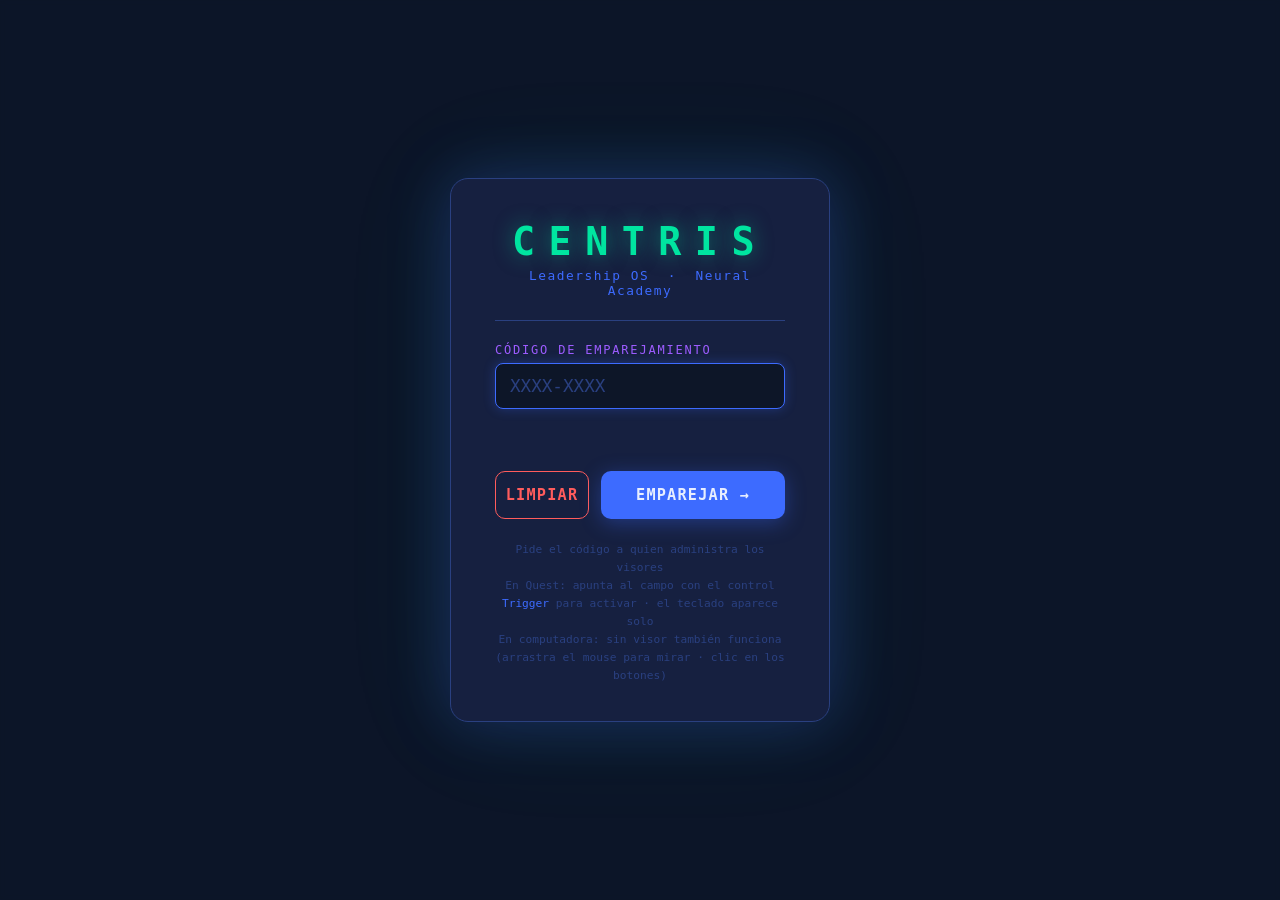
==== commit f803f66e: "Retira la version plana de escritorio; el mundo 3D es la unica app - Se eliminan index app, auth, ad" ====
--- a/leadership-os/index.html
+++ b/leadership-os/index.html
@@ -1,693 +1,14 @@
 <!DOCTYPE html>
-<html lang="en">
+<html lang="es">
 <head>
-<meta charset="UTF-8">
-<meta name="viewport" content="width=device-width, initial-scale=1.0">
-<title>Interventions OS</title>
-<link rel="stylesheet" href="css/styles.css">
+<meta charset="utf-8">
+<title>Centris Neural Academy</title>
+<meta name="viewport" content="width=device-width,initial-scale=1">
+<meta http-equiv="refresh" content="0; url=login-vr.html">
+<style>html,body{margin:0;height:100%;background:#0b1230;color:#e8eeff;font-family:system-ui,sans-serif;display:grid;place-items:center}a{color:#00e5c0}</style>
 </head>
 <body>
-<div class="app">
-
-<!-- ══════════════════════════════════════
-     SCREEN: LOGIN
-══════════════════════════════════════ -->
-<div class="screen" id="s-login">
-  <div class="auth-wrap">
-    <div class="auth-logo">🧠</div>
-    <div class="auth-title">Leadership OS</div>
-    <div class="auth-sub">Retention training · Powered by Groq</div>
-  </div>
-  <div class="auth-card">
-    <div class="auth-field">
-      <label class="auth-label">Game ID</label>
-      <input class="auth-input" id="login-gameid" type="text"
-        placeholder="e.g. CM.RODRIGUEZ"
-        oninput="onGameIdInput(this,'login-preview')"
-        onkeydown="if(event.key==='Enter') submitLogin()">
-      <div class="game-id-preview" id="login-preview"></div>
-    </div>
-    <div class="auth-field">
-      <label class="auth-label">Password</label>
-      <input class="auth-input" id="login-password" type="password"
-        placeholder="Your password"
-        onkeydown="if(event.key==='Enter') submitLogin()">
-    </div>
-    <div class="auth-error" id="login-error"></div>
-    <button class="btn-primary" id="login-btn" onclick="submitLogin()">Enter →</button>
-  </div>
-  <div class="auth-toggle">
-    New here? <button onclick="showRegisterScreen()">Create account</button>
-  </div>
-</div>
-
-
-<!-- ══════════════════════════════════════
-     SCREEN: REGISTER
-══════════════════════════════════════ -->
-<div class="screen" id="s-register">
-  <div class="auth-wrap">
-    <div class="auth-logo">🧠</div>
-    <div class="auth-title">Create account</div>
-    <div class="auth-sub">Use your Game ID from the gamification app</div>
-  </div>
-  <div class="auth-card">
-    <div class="auth-field">
-      <label class="auth-label">Game ID</label>
-      <input class="auth-input" id="register-gameid" type="text"
-        placeholder="e.g. CM.RODRIGUEZ"
-        oninput="onGameIdInput(this,'register-preview')"
-        onkeydown="if(event.key==='Tab') event.preventDefault()">
-      <div class="game-id-preview" id="register-preview"></div>
-      <div class="auth-hint">Format: Role + Initial + . + LASTNAME &nbsp;·&nbsp; A=Admin, C=Coach, M=Manager, Q=QA, T=Trainer, R=Recruiting</div>
-    </div>
-    <div class="auth-field">
-      <label class="auth-label">Password</label>
-      <input class="auth-input" id="register-password" type="password"
-        placeholder="Min. 6 characters">
-    </div>
-    <div class="auth-field">
-      <label class="auth-label">Confirm password</label>
-      <input class="auth-input" id="register-password2" type="password"
-        placeholder="Repeat password"
-        onkeydown="if(event.key==='Enter') submitRegister()">
-    </div>
-    <div class="auth-error" id="register-error"></div>
-    <button class="btn-primary" id="register-btn" onclick="submitRegister()">Create account →</button>
-  </div>
-  <div class="auth-toggle">
-    Already have an account? <button onclick="showLoginScreen()">Sign in</button>
-  </div>
-</div>
-
-
-<!-- ══════════════════════════════════════
-     SCREEN 0: GROQ SETUP
-══════════════════════════════════════ -->
-<div class="screen" id="s-setup">
-  <div class="avatar-wrap">
-    <div class="avatar-ring">🧠</div>
-    <div class="avatar-name">Interventions OS</div>
-    <div class="avatar-status">Retention training · Powered by Groq</div>
-  </div>
-  <div id="auth-status-bar"></div>
-  <div class="card">
-    <div class="card-title">
-      <span class="status-dot sd-off" id="key-dot"></span>
-      Connect Groq — free, ultra-fast AI
-    </div>
-    <div class="card-desc" style="margin-bottom:10px;">Get your free key at <strong style="color:var(--teal)">console.groq.com/keys</strong></div>
-    <div class="key-row">
-      <input class="key-input" id="groq-input" type="password" placeholder="gsk_...">
-      <button class="key-save" onclick="saveKey()">Connect</button>
-    </div>
-    <div id="key-msg" style="font-size:11px;color:var(--text3);margin-top:6px;"></div>
-  </div>
-  <button class="btn-primary" id="enter-btn" onclick="goWelcome()" disabled>Enter →</button>
-</div>
-
-
-<!-- ══════════════════════════════════════
-     SCREEN 1: WELCOME
-══════════════════════════════════════ -->
-<div class="screen" id="s-welcome">
-  <div class="avatar-wrap">
-    <div class="avatar-ring" style="font-size:36px;">👤</div>
-    <div class="avatar-name">Alex — Your Learning Guide</div>
-    <div id="welcome-user-status" class="avatar-status"></div>
-  </div>
-
-  <div class="card" style="background:var(--bg3);border-color:var(--border2);margin-bottom:16px;">
-    <p style="color:var(--text);font-size:14px;line-height:1.7;">
-      "Two ways to train. Pick where you want to start."
-    </p>
-  </div>
-
-  <div class="menu-section-label">Interventions · Retention conversations</div>
-  <div class="choice-grid" style="margin-bottom:20px;">
-    <button class="choice-btn choice-intervention" onclick="goInterventionMenu()">
-      <span class="choice-icon">🎯</span>
-      <div class="choice-body">
-        <div class="choice-label">Intervenciones</div>
-        <div class="choice-sub">Pulse Check · Anchoring · Stay Interview · Tenure Renewal — practica las 4 conversaciones de retención con agentes reales</div>
-        <span class="choice-badge bdg-teal">Objetivo principal · Anti-attrition</span>
-      </div>
-    </button>
-  </div>
-
-  <div class="menu-section-label">Techniques · Build your toolkit</div>
-  <div class="choice-grid" style="margin-bottom:20px;">
-    <button class="choice-btn choice-technique" onclick="goTechniqueMenu()">
-      <span class="choice-icon">🛠</span>
-      <div class="choice-body">
-        <div class="choice-label">Techniques & Tools</div>
-        <div class="choice-sub">Active Listening · Powerful Questions · NVC · Radical Candor y más — desarrolla el músculo para trabajar cualquier intervención</div>
-        <span class="choice-badge bdg-purple">Skills training · 14 técnicas</span>
-      </div>
-    </button>
-  </div>
-
-  <div style="display:flex;gap:8px;">
-    <button class="btn-ghost" onclick="goHistory()" style="flex:1;font-size:12px;padding:8px;">📊 My progress</button>
-    <button class="btn-ghost" id="welcome-admin-btn" onclick="goAdmin()" style="flex:1;font-size:12px;padding:8px;display:none;">⚙️ Admin</button>
-    <button class="btn-ghost" onclick="submitLogout()" style="flex:1;font-size:12px;padding:8px;">← Sign out</button>
-  </div>
-</div>
-
-
-<!-- ══════════════════════════════════════
-     SCREEN: ADMIN PANEL
-══════════════════════════════════════ -->
-<div class="screen" id="s-admin">
-  <div class="back-row">
-    <button class="back-btn" onclick="goWelcome()">← Back</button>
-    <span class="mode-pill mp-learn">Admin</span>
-  </div>
-  <div class="admin-nav" id="admin-nav"></div>
-  <div id="admin-content"></div>
-</div>
-
-
-<!-- ══════════════════════════════════════
-     SCREEN 1B: INTERVENTION SELECTOR
-══════════════════════════════════════ -->
-<div class="screen" id="s-interventions">
-  <div class="back-row">
-    <button class="back-btn" onclick="goWelcome()">← Back</button>
-    <span class="mode-pill mp-practice">Intervenciones</span>
-  </div>
-  <div style="margin-bottom:16px;">
-    <h2 style="font-size:16px;margin-bottom:4px;">Which intervention do you want to work on?</h2>
-    <p style="font-size:12px;">Each has its own moment, owner, and objective.</p>
-  </div>
-  <div class="choice-grid">
-    <button class="choice-btn" onclick="selectIntervention('pulse_check')">
-      <span class="choice-icon">💓</span>
-      <div class="choice-body">
-        <div class="choice-label">Pulse Check</div>
-        <div class="choice-sub">Primera revisión · Señales tempranas · ¿Cómo te sientes aquí?</div>
-        <span class="choice-badge bdg-teal">Día 30 · Recruiting · Training · Coach</span>
-      </div>
-    </button>
-    <button class="choice-btn" onclick="selectIntervention('anchoring')">
-      <span class="choice-icon">⚓</span>
-      <div class="choice-body">
-        <div class="choice-label">Anchoring</div>
-        <div class="choice-sub">Pertenencia · Metas · Anclar el compromiso del agente</div>
-        <span class="choice-badge bdg-purple">Día 100 · Manager directo</span>
-      </div>
-    </button>
-    <button class="choice-btn" onclick="selectIntervention('stay_interview')">
-      <span class="choice-icon">🎯</span>
-      <div class="choice-body">
-        <div class="choice-label">Stay Interview</div>
-        <div class="choice-sub">¿Por qué te quedas? · Antes de que piense en irse</div>
-        <span class="choice-badge bdg-amber">Día 121 · HR</span>
-      </div>
-    </button>
-    <button class="choice-btn" onclick="selectIntervention('tenure_renewal')">
-      <span class="choice-icon">🏆</span>
-      <div class="choice-body">
-        <div class="choice-label">Tenure Renewal</div>
-        <div class="choice-sub">Reconocimiento anual · Celebración · Renovación del vínculo</div>
-        <span class="choice-badge bdg-amber" style="background:var(--coral-dim);color:var(--coral);border-color:rgba(255,107,107,.3);">Día 365 · Comité</span>
-      </div>
-    </button>
-  </div>
-</div>
-
-
-<!-- ══════════════════════════════════════
-     SCREEN 1C: TECHNIQUE SELECTOR
-══════════════════════════════════════ -->
-<div class="screen" id="s-techniques">
-  <div class="back-row">
-    <button class="back-btn" onclick="goWelcome()">← Back</button>
-    <span class="mode-pill mp-work">Técnicas</span>
-  </div>
-  <div style="margin-bottom:16px;">
-    <h2 style="font-size:16px;margin-bottom:4px;">Which technique do you want to develop?</h2>
-    <p style="font-size:12px;">Practice the technique in any operational scenario — not just interventions.</p>
-  </div>
-  <div class="choice-grid">
-    <button class="choice-btn" onclick="selectAndPreview('active_listening')">
-      <span class="choice-icon">👂</span>
-      <div class="choice-body">
-        <div class="choice-label">Active Listening</div>
-        <div class="choice-sub">La técnica que hace funcionar a todas las demás · Arbinger Institute</div>
-        <span class="choice-badge bdg-teal">Disponible</span>
-      </div>
-    </button>
-    <button class="choice-btn" onclick="selectAndPreview('powerful_questions')">
-      <span class="choice-icon">❓</span>
-      <div class="choice-body">
-        <div class="choice-label">Powerful Questions</div>
-        <div class="choice-sub">Preguntas que abren posibilidades · Co-Active Coaching</div>
-        <span class="choice-badge bdg-teal">Disponible</span>
-      </div>
-    </button>
-    <button class="choice-btn" onclick="selectAndPreview('motivational_interviewing')">
-      <span class="choice-icon">🔥</span>
-      <div class="choice-body">
-        <div class="choice-label">Motivational Interviewing</div>
-        <div class="choice-sub">Elicita motivación interna · Miller & Rollnick</div>
-        <span class="choice-badge bdg-teal">Disponible</span>
-      </div>
-    </button>
-    <button class="choice-btn" onclick="selectAndPreview('nonviolent_communication')">
-      <span class="choice-icon">🕊️</span>
-      <div class="choice-body">
-        <div class="choice-label">Nonviolent Communication</div>
-        <div class="choice-sub">Observación · Sentimiento · Necesidad · Petición · Rosenberg</div>
-        <span class="choice-badge bdg-teal">Disponible</span>
-      </div>
-    </button>
-    <button class="choice-btn" onclick="selectAndPreview('radical_candor')">
-      <span class="choice-icon">💬</span>
-      <div class="choice-body">
-        <div class="choice-label">Radical Candor</div>
-        <div class="choice-sub">Care personally. Challenge directly · Kim Scott</div>
-        <span class="choice-badge bdg-teal">Disponible</span>
-      </div>
-    </button>
-    <button class="choice-btn" onclick="selectAndPreview('crucial_conversations')">
-      <span class="choice-icon">⚡</span>
-      <div class="choice-body">
-        <div class="choice-label">Crucial Conversations</div>
-        <div class="choice-sub">Alto riesgo, emociones fuertes — mantén el diálogo · Patterson et al.</div>
-        <span class="choice-badge bdg-teal">Disponible</span>
-      </div>
-    </button>
-    <button class="choice-btn" onclick="selectAndPreview('tactical_empathy')">
-      <span class="choice-icon">🎯</span>
-      <div class="choice-body">
-        <div class="choice-label">Tactical Empathy</div>
-        <div class="choice-sub">Etiqueta emociones, espeja, pregunta calibrado · Chris Voss</div>
-        <span class="choice-badge bdg-purple">Disponible</span>
-      </div>
-    </button>
-    <button class="choice-btn" onclick="selectAndPreview('scarf_model')">
-      <span class="choice-icon">🧠</span>
-      <div class="choice-body">
-        <div class="choice-label">SCARF Model</div>
-        <div class="choice-sub">Status · Certainty · Autonomy · Relatedness · Fairness · David Rock</div>
-        <span class="choice-badge bdg-purple">Disponible</span>
-      </div>
-    </button>
-    <button class="choice-btn" onclick="selectAndPreview('immunity_to_change')">
-      <span class="choice-icon">🔄</span>
-      <div class="choice-body">
-        <div class="choice-label">Immunity to Change</div>
-        <div class="choice-sub">Compromisos ocultos que bloquean el crecimiento · Kegan & Lahey</div>
-        <span class="choice-badge bdg-purple">Disponible</span>
-      </div>
-    </button>
-    <button class="choice-btn" onclick="selectAndPreview('drama_triangle')">
-      <span class="choice-icon">🎭</span>
-      <div class="choice-body">
-        <div class="choice-label">Drama Triangle</div>
-        <div class="choice-sub">Víctima · Rescatador · Perseguidor — sal del triángulo · Karpman</div>
-        <span class="choice-badge bdg-purple">Disponible</span>
-      </div>
-    </button>
-    <button class="choice-btn" onclick="selectAndPreview('grow_model')">
-      <span class="choice-icon">🌱</span>
-      <div class="choice-body">
-        <div class="choice-label">GROW Model</div>
-        <div class="choice-sub">Goal → Reality → Options → Will · Whitmore</div>
-        <span class="choice-badge bdg-amber">Disponible</span>
-      </div>
-    </button>
-    <button class="choice-btn" onclick="selectAndPreview('strengths_based_coaching')">
-      <span class="choice-icon">💪</span>
-      <div class="choice-body">
-        <div class="choice-label">Strengths-Based Coaching</div>
-        <div class="choice-sub">Construye desde lo que ya funciona · Gallup + Seligman</div>
-        <span class="choice-badge bdg-amber">Disponible</span>
-      </div>
-    </button>
-    <button class="choice-btn" onclick="selectAndPreview('growth_mindset')">
-      <span class="choice-icon">🌀</span>
-      <div class="choice-body">
-        <div class="choice-label">Growth Mindset</div>
-        <div class="choice-sub">De fijo a fluido — la habilidad como práctica · Carol Dweck</div>
-        <span class="choice-badge bdg-amber">Disponible</span>
-      </div>
-    </button>
-    <button class="choice-btn" onclick="selectAndPreview('solution_focused_coaching')">
-      <span class="choice-icon">🔭</span>
-      <div class="choice-body">
-        <div class="choice-label">Solution-Focused Coaching</div>
-        <div class="choice-sub">¿Qué ya está funcionando? Haz más de eso · de Shazer</div>
-        <span class="choice-badge bdg-amber">Disponible</span>
-      </div>
-    </button>
-  </div>
-</div>
-
-
-<!-- ══════════════════════════════════════
-     SCREEN 1D: MODE SELECTOR
-══════════════════════════════════════ -->
-<div class="screen" id="s-mode">
-  <div class="back-row">
-    <button class="back-btn" id="mode-back-btn" onclick="goBack()">← Back</button>
-    <span class="mode-pill mp-learn" id="mode-context-pill">Intervención</span>
-  </div>
-  <div class="avatar-wrap" style="margin-bottom:16px;">
-    <div class="avatar-ring" style="width:56px;height:56px;font-size:24px;" id="mode-icon">🎯</div>
-    <div class="avatar-name" id="mode-title">Pulse Check</div>
-    <div class="avatar-status" id="mode-subtitle">Día 30 · Primera revisión</div>
-  </div>
-  <div class="choice-grid">
-    <button class="choice-btn" onclick="goLearn()">
-      <span class="choice-icon">📖</span>
-      <div class="choice-body">
-        <div class="choice-label">Learn</div>
-        <div class="choice-sub">Alex te enseña el objetivo, el enfoque y cómo conducir esta conversación</div>
-        <span class="choice-badge bdg-blue">~8 min · Conversacional</span>
-      </div>
-    </button>
-    <button class="choice-btn" onclick="goWork()">
-      <span class="choice-icon">🤝</span>
-      <div class="choice-body">
-        <div class="choice-label">Work Together</div>
-        <div class="choice-sub">Tienes un caso real — Alex te ayuda a pensar mejor la situación antes de entrar</div>
-        <span class="choice-badge bdg-purple">Socrático · Tu caso · Tu ritmo</span>
-      </div>
-    </button>
-    <button class="choice-btn" onclick="goPractice()">
-      <span class="choice-icon">🎯</span>
-      <div class="choice-body">
-        <div class="choice-label">Practice</div>
-        <div class="choice-sub">Simula la conversación con un agente real — reacciona a lo que dices, no a un guión</div>
-        <span class="choice-badge bdg-teal">Simulador · Voz · 3 niveles</span>
-      </div>
-    </button>
-  </div>
-</div>
-
-
-<!-- ══════════════════════════════════════
-     SCREEN 2: LEARN MODE
-══════════════════════════════════════ -->
-<div class="screen" id="s-learn">
-  <div class="back-row">
-    <button class="back-btn" onclick="show('s-mode')">← Back</button>
-    <span class="mode-pill mp-learn">Learn</span>
-  </div>
-  <div class="chat-header">
-    <div class="chat-av">📖</div>
-    <div class="chat-info">
-      <div class="chat-name" id="learn-technique-name">Alex</div>
-      <div class="chat-mode" id="learn-philosophy">Leadership coaching</div>
-    </div>
-  </div>
-  <div class="learn-steps" id="learn-steps">
-    <span class="learn-step active" id="ls-1">1. The why</span>
-    <span class="learn-step" id="ls-2">2. What it is</span>
-    <span class="learn-step" id="ls-3">3. How to do it</span>
-    <span class="learn-step" id="ls-4">4. Check understanding</span>
-  </div>
-  <div class="msgs" id="learn-msgs"></div>
-  <div class="input-area">
-    <button class="voice-btn" id="learn-voice" onclick="toggleVoice('learn')" title="Tap to speak">🎤</button>
-    <textarea class="chat-input" id="learn-input" placeholder="Ask a question or respond..." rows="1" onkeydown="handleKey(event,'learn')"></textarea>
-    <button class="send-btn" id="learn-send" onclick="sendLearn()">Send</button>
-  </div>
-  <div class="chat-actions">
-    <button class="act-btn" onclick="learnHint()">💡 Give me an example</button>
-    <button class="act-btn" onclick="startQuiz()">✓ Check my understanding</button>
-  </div>
-  <div class="pivot-card" id="learn-pivot">
-    <div class="pivot-title">What's next?</div>
-    <div class="pivot-grid">
-      <button class="pivot-btn" onclick="goPractice()">🎯 Practice this now</button>
-      <button class="pivot-btn" onclick="goWork()">🤝 Work through a real situation</button>
-      <button class="pivot-btn" onclick="saveForLater()">📌 Save for later</button>
-    </div>
-  </div>
-</div>
-
-
-<!-- ══════════════════════════════════════
-     SCREEN 3: WORK TOGETHER
-══════════════════════════════════════ -->
-<div class="screen" id="s-work">
-  <div class="back-row">
-    <button class="back-btn" onclick="show('s-mode')">← Back</button>
-    <span class="mode-pill mp-work">Work Together</span>
-  </div>
-  <div class="chat-header">
-    <div class="chat-av">🤝</div>
-    <div class="chat-info">
-      <div class="chat-name">Alex — Thinking Partner</div>
-      <div class="chat-mode" id="work-mode-label">Socratic mode · Alex asks, you discover</div>
-    </div>
-  </div>
-  <div class="submode-row" id="work-submode-row">
-    <button class="submode-btn active" id="submode-reflect" onclick="setWorkSubmode('reflect')">
-      <span class="submode-icon">🪞</span>
-      <span class="submode-label">Deep reflection</span>
-      <span class="submode-desc">Explore and discover</span>
-    </button>
-    <button class="submode-btn" id="submode-urgent" onclick="setWorkSubmode('urgent')">
-      <span class="submode-icon">⚡</span>
-      <span class="submode-label">Urgent situation</span>
-      <span class="submode-desc">Action fast</span>
-    </button>
-  </div>
-  <div class="time-row" id="work-time-row" style="display:none;">
-    <span style="font-size:11px;color:var(--text3);align-self:center;">Time available:</span>
-    <button class="time-chip active" id="tc-3" onclick="setTime(3)">3 min</button>
-    <button class="time-chip" id="tc-5" onclick="setTime(5)">5 min</button>
-    <button class="time-chip" id="tc-10" onclick="setTime(10)">10 min</button>
-    <button class="time-chip" id="tc-open" onclick="setTime(0)">Open</button>
-  </div>
-  <div class="msgs" id="work-msgs"></div>
-  <div class="input-area">
-    <button class="voice-btn" id="work-voice" onclick="toggleVoice('work')">🎤</button>
-    <textarea class="chat-input" id="work-input" placeholder="Describe your situation..." rows="1" onkeydown="handleKey(event,'work')"></textarea>
-    <button class="send-btn" id="work-send" onclick="sendWork()">Send</button>
-  </div>
-  <div class="chat-actions">
-    <button class="act-btn" onclick="workEnd()">✓ Give me my one thing</button>
-    <button class="act-btn" onclick="goPractice()">🎯 Now practice this</button>
-  </div>
-</div>
-
-
-<!-- ══════════════════════════════════════
-     SCREEN 4A: LEVEL SELECTOR
-══════════════════════════════════════ -->
-<div class="screen" id="s-level">
-  <div class="back-row">
-    <button class="back-btn" onclick="show('s-mode')">← Back</button>
-    <span class="mode-pill mp-practice">Practice</span>
-  </div>
-  <div class="avatar-wrap" style="margin-bottom:16px;">
-    <div class="avatar-ring" style="width:56px;height:56px;font-size:22px;" id="level-screen-icon">👤</div>
-    <div class="avatar-name" id="level-screen-title">Choose your level</div>
-    <div class="avatar-status" id="level-screen-sub">The agent is waiting — you don't know how they're doing today</div>
-  </div>
-  <div id="level-cards">
-    <div class="level-card" id="lvl-novice" onclick="selectLevel('novice')">
-      <div class="level-icon">🌱</div>
-      <div class="level-body">
-        <div class="level-name">Novice</div>
-        <span class="level-tag tag-nov">Learning mode</span>
-        <div class="level-desc">The agent responds to genuine intent — even imperfect technique lands if it comes from real curiosity. Hints available. Mistakes are recoverable.</div>
-        <div class="level-signals">
-          <span class="level-sig">Hints available</span>
-          <span class="level-sig">Forgiving of errors</span>
-          <span class="level-sig">Box indicator visible</span>
-        </div>
-      </div>
-    </div>
-    <div class="level-card lvl-mid" id="lvl-mid" onclick="selectLevel('mid')">
-      <div class="level-icon">⚡</div>
-      <div class="level-body">
-        <div class="level-name">Practitioner</div>
-        <span class="level-tag tag-mid">Real friction</span>
-        <div class="level-desc">Good days and bad days — you won't always know which. Random emotional triggers. Mood can drop without warning. Hints cost you something.</div>
-        <div class="level-signals">
-          <span class="level-sig">Hints cost −5 mood</span>
-          <span class="level-sig">Random triggers</span>
-          <span class="level-sig">Hinge doors hidden</span>
-        </div>
-      </div>
-    </div>
-    <div class="level-card lvl-adv" id="lvl-adv" onclick="selectLevel('adv')">
-      <div class="level-icon">🔥</div>
-      <div class="level-body">
-        <div class="level-name">Fieldwork</div>
-        <span class="level-tag tag-adv">No safety net</span>
-        <div class="level-desc">No hints. No box indicator. The briefing may not tell you everything. The agent can shut down completely. This is as close to real as it gets.</div>
-        <div class="level-signals">
-          <span class="level-sig">No hints</span>
-          <span class="level-sig">No box indicator</span>
-          <span class="level-sig">Conversation can end early</span>
-        </div>
-      </div>
-    </div>
-  </div>
-  <button class="btn-primary" id="level-next-btn" onclick="goBriefing()" disabled>Continue →</button>
-</div>
-
-
-<!-- ══════════════════════════════════════
-     SCREEN 4B: BRIEFING
-══════════════════════════════════════ -->
-<div class="screen" id="s-briefing">
-  <div class="back-row">
-    <button class="back-btn" onclick="show('s-level')">← Back</button>
-    <span class="mode-pill mp-practice">Briefing</span>
-  </div>
-  <div id="briefing-intent" style="display:none;margin-bottom:12px;">
-    <div class="card" style="background:var(--amber-dim);border-color:rgba(245,166,35,.3);padding:12px 14px;">
-      <div style="font-size:10px;font-weight:600;letter-spacing:.07em;text-transform:uppercase;color:var(--amber);margin-bottom:4px;">
-        <span class="intent-label">Intervención</span> · El trampón a evitar
-      </div>
-      <div class="intent-trap" style="font-size:12px;color:var(--text);line-height:1.6;"></div>
-    </div>
-  </div>
-  <div class="briefing-wrap">
-    <div class="briefing-label">📋 Situation briefing</div>
-    <div class="briefing-text" id="briefing-text">Loading...</div>
-    <div class="briefing-meta" id="briefing-meta"></div>
-  </div>
-  <div class="card" style="background:var(--bg3);border-color:var(--border2);margin-bottom:12px;">
-    <p style="color:var(--text);font-size:13px;line-height:1.7;">
-      "One thing before you go in — what are you assuming about this person right now?"
-    </p>
-  </div>
-  <div class="input-area" style="margin-bottom:12px;">
-    <textarea class="chat-input" id="reflect-assume" placeholder="Whatever comes to mind — one sentence is enough..." rows="2" style="min-height:52px;"></textarea>
-  </div>
-  <button class="btn-primary" onclick="startPracticeFromBriefing()">Enter the conversation →</button>
-</div>
-
-
-<!-- ══════════════════════════════════════
-     SCREEN 4C: PRACTICE
-══════════════════════════════════════ -->
-<div class="screen" id="s-practice">
-  <div class="back-row">
-    <button class="back-btn" onclick="goWelcome()">← End session</button>
-    <span class="mode-pill mp-practice" id="practice-level-pill">Practice · Novice</span>
-  </div>
-  <div class="chat-header">
-    <div class="chat-av" id="practice-av" style="background:linear-gradient(135deg,#ff6b6b,#f5a623);">😤</div>
-    <div class="chat-info">
-      <div class="chat-name" id="practice-avatar-name">Carlos Mendoza</div>
-      <div class="chat-mode" id="carlos-mode-label">Call Center Agent · 2 years</div>
-    </div>
-    <div id="voice-indicator" style="width:8px;height:8px;border-radius:50%;background:var(--text3);margin-left:auto;flex-shrink:0;transition:background .3s;"></div>
-  </div>
-  <div class="mood-row" id="mood-row-wrap">
-    <div class="mood-lbl">Openness</div>
-    <div class="mood-track"><div class="mood-fill" id="mood-fill" style="width:30%;background:#ff6b6b;"></div></div>
-    <div class="mood-pct" id="mood-pct">30%</div>
-  </div>
-  <div class="box-meter" id="box-meter-wrap">
-    <div class="box-label" id="box-label">How you're showing up in this conversation</div>
-    <div class="box-indicator" id="box-indicator">— —</div>
-  </div>
-  <div style="margin:10px 0;"></div>
-  <div class="msgs" id="practice-msgs"></div>
-  <div class="input-area">
-    <button class="voice-btn" id="practice-voice" onclick="toggleVoice('practice')" title="Tap to speak">🎤</button>
-    <textarea class="chat-input" id="practice-input" placeholder="Respond as yourself..." rows="1" onkeydown="handleKey(event,'practice')"></textarea>
-    <button class="send-btn" id="practice-send" onclick="sendPractice()">Send</button>
-  </div>
-  <div class="chat-actions" id="practice-actions">
-    <button class="act-btn" id="hint-btn" onclick="practiceHint()">💡 Hint <span class="hint-cost" id="hint-cost-label"></span></button>
-    <button class="act-btn" onclick="goEval()">📊 End &amp; reflect</button>
-  </div>
-  <div id="listen-indicator" style="display:none;text-align:center;padding:8px;font-size:11px;color:var(--teal);">
-    🎤 Listening...
-  </div>
-</div>
-
-
-<!-- ══════════════════════════════════════
-     SCREEN 5: EVALUATION
-══════════════════════════════════════ -->
-<div class="screen" id="s-eval">
-  <div class="eval-header">
-    <h2>Session reflection</h2>
-    <p>Not a score — a conversation about what happened</p>
-  </div>
-  <div class="progress-row">
-    <div class="prog-dot done"></div>
-    <div class="prog-dot done"></div>
-    <div class="prog-dot done"></div>
-    <div class="prog-dot active"></div>
-  </div>
-  <div id="eval-content">
-    <div class="insight-card ic-teal">
-      <div class="ic-label">Analyzing...</div>
-      <div>Reading the conversation...</div>
-    </div>
-  </div>
-  <div style="margin-top:16px;display:grid;gap:8px;">
-    <button class="btn-primary" style="margin-top:0;" onclick="goWelcome()">← New session</button>
-    <button class="btn-ghost" onclick="goPractice()" style="width:100%;">↺ Practice again</button>
-  </div>
-</div>
-
-
-<!-- ══════════════════════════════════════
-     SCREEN: TECHNIQUE PREVIEW
-══════════════════════════════════════ -->
-<div class="screen" id="s-preview">
-  <div class="back-row">
-    <button class="back-btn" onclick="show('s-techniques')">← Back</button>
-    <span class="mode-pill mp-work" id="preview-pill">Preview</span>
-  </div>
-  <div class="preview-dots">
-    <div class="pdot" id="pdot-0"></div>
-    <div class="pdot" id="pdot-1"></div>
-    <div class="pdot" id="pdot-2"></div>
-    <div class="pdot" id="pdot-3"></div>
-  </div>
-  <div id="preview-stage"></div>
-</div>
-
-
-<!-- ══════════════════════════════════════
-     SCREEN: SESSION HISTORY
-══════════════════════════════════════ -->
-<div class="screen" id="s-history">
-  <div class="back-row">
-    <button class="back-btn" onclick="goWelcome()">← Back</button>
-    <span class="mode-pill mp-learn">Progress</span>
-  </div>
-  <div style="margin-bottom:16px;">
-    <h2 style="font-size:16px;margin-bottom:4px;">Your progress</h2>
-    <p style="font-size:12px;">Sessions synced across devices.</p>
-  </div>
-  <div id="history-content"></div>
-</div>
-
-</div><!-- /app -->
-
-<div class="gloss-popup" id="gloss-popup">
-  <div class="gloss-title" id="gloss-title"></div>
-  <div id="gloss-body"></div>
-</div>
-
-<!-- JS load order matters -->
-<script src="js/interventions.js"></script>
-<script src="js/archetypes.js"></script>
-<script src="js/techniques.js"></script>
-<script src="js/prompts.js"></script>
-<script src="js/api.js"></script>
-<script src="js/auth.js"></script>
-<script src="js/admin.js"></script>
-<script src="js/ui.js"></script>
-<script src="js/supabase.js"></script>
-<script src="js/app.js"></script>
-<script src="js/preview.js"></script>
+<p>Abriendo Neural Academy… <a href="login-vr.html">Entrar</a></p>
+<script>location.replace('login-vr.html');</script>
 </body>
 </html>
